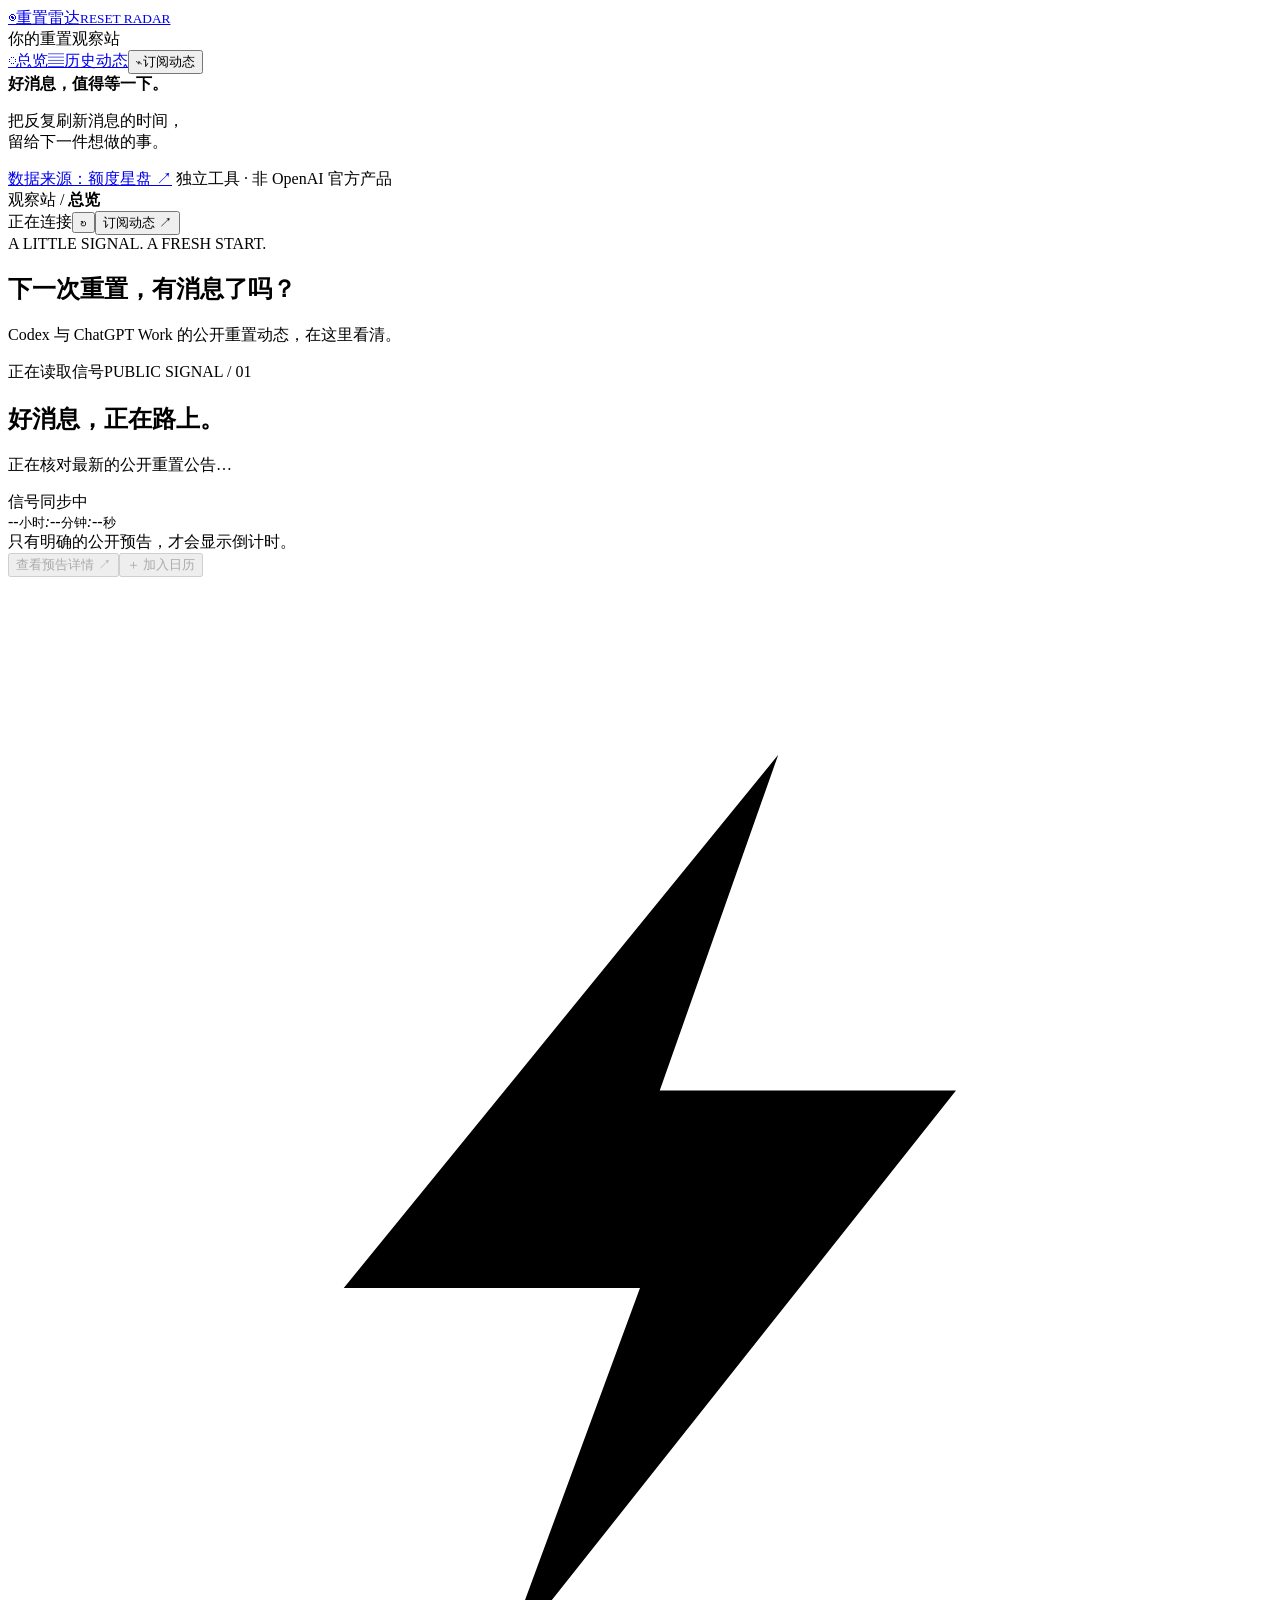
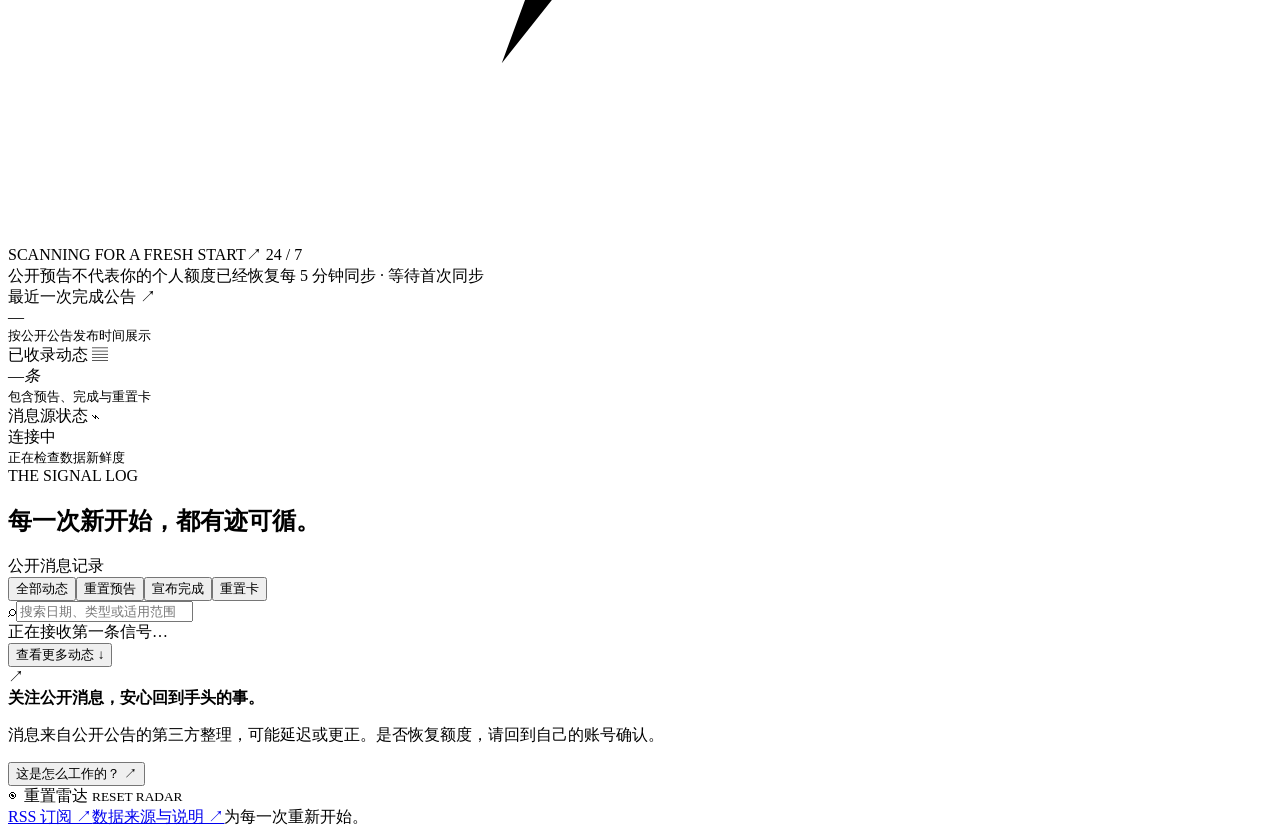
==== public/index.html @ a5180f66 "Build Reset Radar with public signals, RSS and calendar reminders" ====
<!doctype html>
<html lang="zh-CN">
<head>
  <meta charset="utf-8"><meta name="viewport" content="width=device-width,initial-scale=1">
  <meta name="description" content="追踪 Codex 与 ChatGPT Work 的公开重置预告、完成公告和重置卡动态。">
  <meta name="theme-color" content="#f5f5f0"><title>重置雷达 · Reset Radar</title>
  <link rel="icon" href="/favicon.svg" type="image/svg+xml"><link rel="stylesheet" href="/style.css">
  <link rel="alternate" type="application/rss+xml" title="重置雷达" href="/rss.xml">
  <script src="/app.js" defer></script>
</head>
<body>
<aside class="sidebar">
  <a class="brand" href="#overview" aria-label="重置雷达首页"><span class="brand-icon">◉</span><span>重置雷达<small>RESET RADAR</small></span></a>
  <div class="sidebar-label">你的重置观察站</div>
  <nav aria-label="主导航"><a href="#overview" class="nav-link active"><span>◌</span>总览<span class="nav-dot"></span></a><a href="#history" class="nav-link"><span>▤</span>历史动态</a><button class="nav-link" id="side-subscribe"><span>⌁</span>订阅动态</button></nav>
  <div class="sidebar-note"><span class="small-orbit"></span><strong>好消息，值得等一下。</strong><p>把反复刷新消息的时间，<br>留给下一件想做的事。</p></div>
  <a class="source-link" href="https://www.starshoreai.com/quota-orbit/" target="_blank" rel="noopener noreferrer">数据来源：额度星盘 ↗</a>
  <span class="sidebar-foot">独立工具 · 非 OpenAI 官方产品</span>
</aside>
<div class="workspace">
<header class="topbar"><div class="breadcrumb">观察站 <span>/</span> <b id="page-label">总览</b></div><div class="top-actions"><span class="connection" id="connection"><i></i>正在连接</span><button class="icon-button" id="refresh" aria-label="刷新动态" title="刷新动态">↻</button><button class="button dark small" id="top-subscribe">订阅动态 <span>↗</span></button></div></header>
<main id="overview">
  <section class="page-heading"><div><div class="eyebrow">A LITTLE SIGNAL. A FRESH START.</div><h1>下一次重置，<span>有消息了吗？</span></h1><p>Codex 与 ChatGPT Work 的公开重置动态，在这里看清。</p></div><span class="today" id="today"></span></section>
  <div id="error-banner" class="notice hidden" role="status"></div>
  <section class="hero" aria-labelledby="hero-title">
    <div class="hero-copy"><div class="hero-topline"><span class="live-badge" id="hero-badge"><i></i>正在读取信号</span><span class="hero-sequence">PUBLIC SIGNAL / 01</span></div><h2 id="hero-title">好消息，正在路上。</h2><p id="hero-description">正在核对最新的公开重置公告…</p><div class="countdown-label" id="countdown-label">信号同步中</div><div class="countdown" id="countdown" aria-label="距预计时间"><span>--<small>小时</small></span><em>:</em><span>--<small>分钟</small></span><em>:</em><span>--<small>秒</small></span></div><div class="deadline" id="deadline">只有明确的公开预告，才会显示倒计时。</div><div class="hero-actions"><button class="button mint" id="hero-detail" disabled>查看预告详情 <span>↗</span></button><button class="text-button light" id="calendar-button" disabled>＋ 加入日历</button></div></div>
    <div class="radar-art" aria-hidden="true"><div class="radar-grid"></div><div class="orbit orbit-one"></div><div class="orbit orbit-two"></div><div class="orbit orbit-three"></div><div class="sweep"></div><span class="radar-dot dot-one"></span><span class="radar-dot dot-two"></span><div class="radar-center"><svg viewBox="0 0 64 64"><path d="M39 9 17 36h15l-7 19 23-29H33Z" fill="currentColor"/></svg></div><span class="radar-coordinate">SCANNING FOR A FRESH START</span><span class="radar-corner">↗ 24 / 7</span></div>
  </section>
  <div class="hero-caption"><span><i class="hollow-dot"></i>公开预告不代表你的个人额度已经恢复</span><span>每 5 分钟同步 · <span id="sync-time">等待首次同步</span></span></div>
  <section class="metrics" aria-label="重置概览"><article><span class="metric-label">最近一次完成公告 <span>↗</span></span><div class="metric-value" id="last-reset">—</div><small>按公开公告发布时间展示</small></article><article><span class="metric-label">已收录动态 <span>▤</span></span><div class="metric-value"><span id="record-count">—</span><em>条</em></div><small>包含预告、完成与重置卡</small></article><article><span class="metric-label">消息源状态 <span>⌁</span></span><div class="metric-value source-value" id="source-state">连接中</div><small id="source-checked">正在检查数据新鲜度</small></article></section>
  <section class="feed-section" id="history"><div class="section-heading"><div><span class="eyebrow">THE SIGNAL LOG</span><h2>每一次新开始，都有迹可循。</h2></div><span class="section-meta" id="feed-count">公开消息记录</span></div><div class="feed-toolbar"><div class="tabs" role="group" aria-label="消息分类"><button class="tab active" data-filter="all" aria-pressed="true">全部动态</button><button class="tab" data-filter="scheduled" aria-pressed="false">重置预告</button><button class="tab" data-filter="completed" aria-pressed="false">宣布完成</button><button class="tab" data-filter="credit" aria-pressed="false">重置卡</button></div><label class="search"><span>⌕</span><input id="search" type="search" aria-label="搜索动态" placeholder="搜索日期、类型或适用范围"></label></div><div id="feed" class="feed" aria-live="polite"><div class="empty-state">正在接收第一条信号…</div></div><button id="load-more" class="load-more hidden">查看更多动态 ↓</button></section>
  <section class="about-strip"><span class="about-symbol">↗</span><div><strong>关注公开消息，安心回到手头的事。</strong><p>消息来自公开公告的第三方整理，可能延迟或更正。是否恢复额度，请回到自己的账号确认。</p></div><button class="text-button" id="about-button">这是怎么工作的？ ↗</button></section>
  <footer><span>◉ &nbsp;重置雷达 <small>RESET RADAR</small></span><div><a href="/rss.xml" target="_blank" rel="noopener">RSS 订阅 ↗</a><a href="https://www.starshoreai.com/quota-orbit/api.html" target="_blank" rel="noopener noreferrer">数据来源与说明 ↗</a><span>为每一次重新开始。</span></div></footer>
</main>
</div>
<dialog id="detail-dialog" aria-labelledby="detail-title"><div class="dialog-header"><span class="eyebrow">SIGNAL DETAIL</span><button class="close-dialog" aria-label="关闭详情">×</button></div><div id="detail-content"></div></dialog>
<dialog id="subscribe-dialog" aria-labelledby="subscribe-title"><div class="dialog-header"><span class="eyebrow">STAY IN THE LOOP</span><button class="close-dialog" aria-label="关闭订阅说明">×</button></div><h2 id="subscribe-title">有新消息，换个方式知道。</h2><p class="dialog-intro">选择适合你的订阅方式。</p><a class="subscribe-option" href="/rss.xml" target="_blank" rel="noopener"><span class="option-icon">◔</span><div><strong>RSS 动态订阅</strong><p>在 RSS 阅读器中关注新公告，保留消息来源。</p></div><span>↗</span></a><div class="rss-copy"><input id="rss-url" aria-label="RSS订阅地址" readonly><button class="button small" id="copy-rss">复制地址</button></div><button class="subscribe-option" id="subscribe-calendar"><span class="option-icon">▦</span><div><strong>把当前预告加入日历</strong><p id="calendar-note">导入单次日程，预计时间前 15 分钟提醒。时间更改需重新导入。</p></div><span>↓</span></button><p class="subtle-note">微信订阅与浏览器后台推送尚未接入。当前 IP 预览提供 RSS 和日历文件，是否弹出提醒由阅读器与日历设置决定。</p></dialog>
<dialog id="about-dialog" aria-labelledby="about-title"><div class="dialog-header"><span class="eyebrow">ABOUT THIS STATION</span><button class="close-dialog" aria-label="关闭工作原理">×</button></div><h2 id="about-title">小小观察站，信号有出处。</h2><div class="about-content"><h3>消息从哪里来？</h3><p>当前接入额度星盘公开只读 API，每 5 分钟同步一次。每条消息保留原帖来源，便于你自行核对。我们未独立核验每条原帖。</p><h3>倒计时代表什么？</h3><p>只有数据新鲜、预告明确且时间未到时才显示。时间到了仍需等待完成公告，不会自动标记为已重置。历史覆盖并不完整。</p><h3>会读取我的 ChatGPT 账号吗？</h3><p>不会。本站只展示公开消息，不接收 ChatGPT 登录信息，也无法查看或重置你的个人额度。</p><a href="https://www.starshoreai.com/quota-orbit/api.html" target="_blank" rel="noopener noreferrer">查看消息源接口说明 ↗</a></div></dialog>
<div class="toast hidden" id="toast" role="status"></div>
</body>
</html>
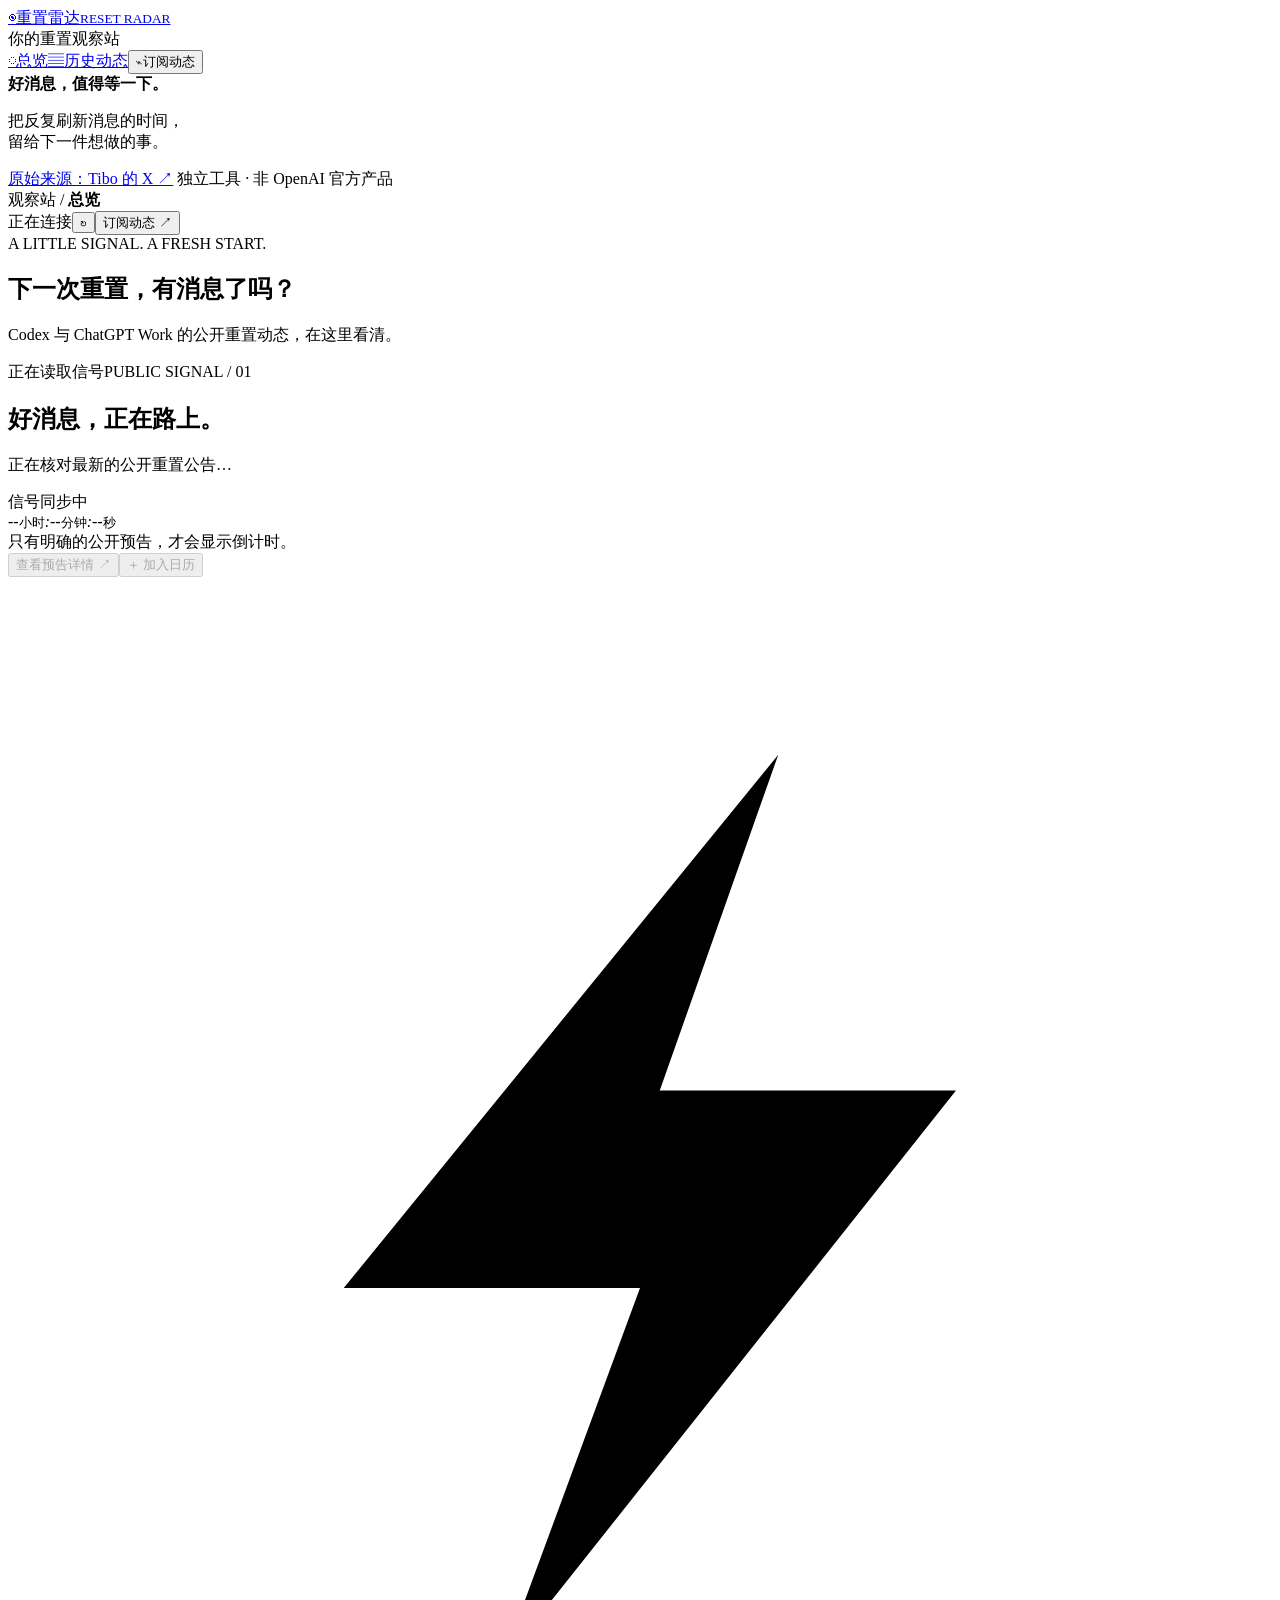
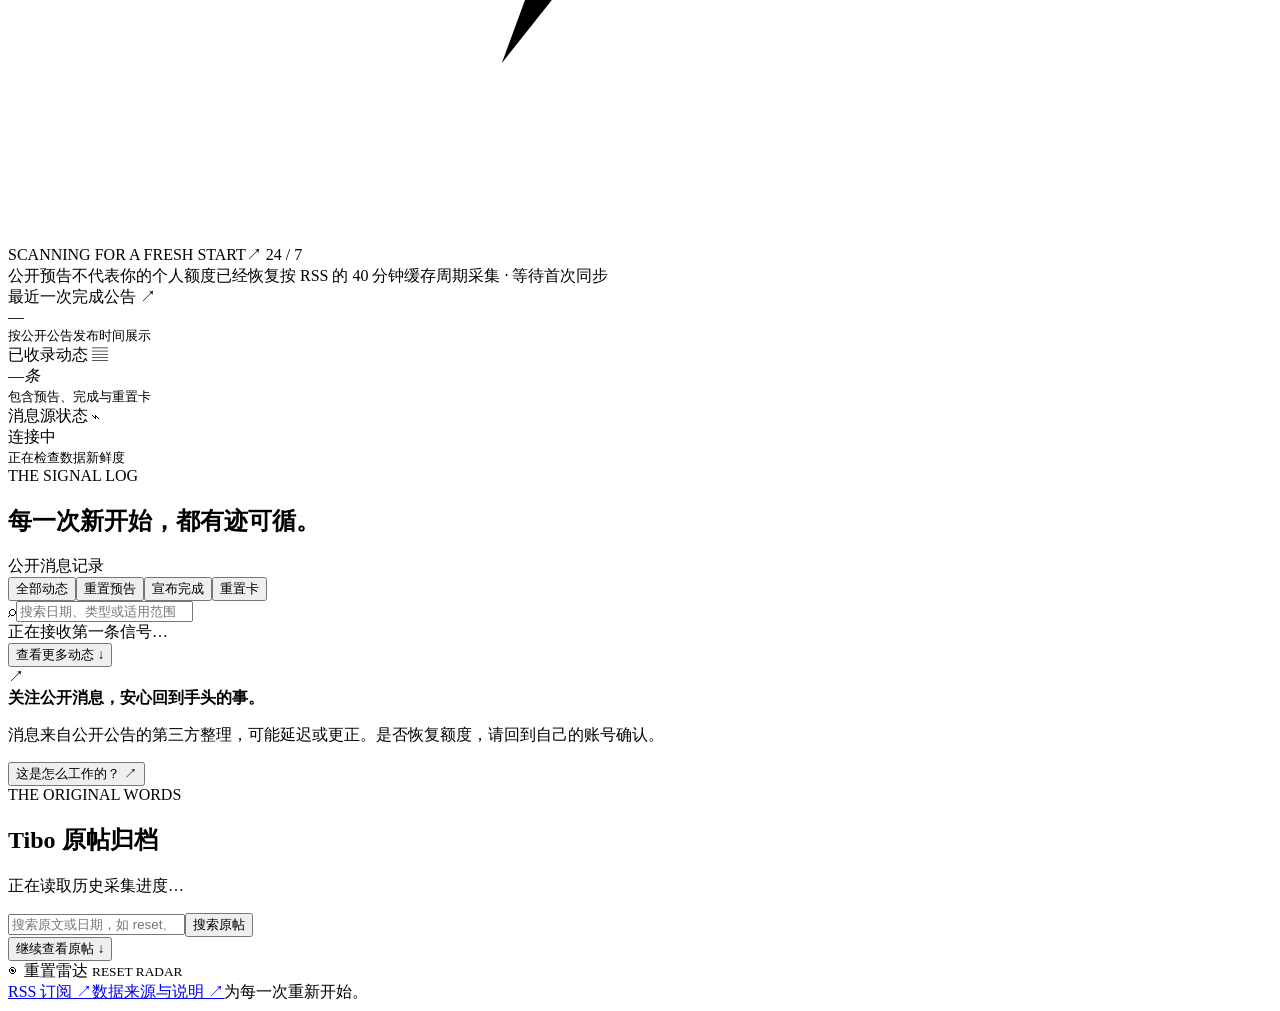
==== commit f4e56f3b: "feat: archive real Tibo posts from RSS with resumable SQLite history" ====
--- a/public/index.html
+++ b/public/index.html
@@ -14,7 +14,7 @@
   <div class="sidebar-label">你的重置观察站</div>
   <nav aria-label="主导航"><a href="#overview" class="nav-link active"><span>◌</span>总览<span class="nav-dot"></span></a><a href="#history" class="nav-link"><span>▤</span>历史动态</a><button class="nav-link" id="side-subscribe"><span>⌁</span>订阅动态</button></nav>
   <div class="sidebar-note"><span class="small-orbit"></span><strong>好消息，值得等一下。</strong><p>把反复刷新消息的时间，<br>留给下一件想做的事。</p></div>
-  <a class="source-link" href="https://www.starshoreai.com/quota-orbit/" target="_blank" rel="noopener noreferrer">数据来源：额度星盘 ↗</a>
+  <a class="source-link" href="https://x.com/thsottiaux" target="_blank" rel="noopener noreferrer">原始来源：Tibo 的 X ↗</a>
   <span class="sidebar-foot">独立工具 · 非 OpenAI 官方产品</span>
 </aside>
 <div class="workspace">
@@ -26,16 +26,17 @@
     <div class="hero-copy"><div class="hero-topline"><span class="live-badge" id="hero-badge"><i></i>正在读取信号</span><span class="hero-sequence">PUBLIC SIGNAL / 01</span></div><h2 id="hero-title">好消息，正在路上。</h2><p id="hero-description">正在核对最新的公开重置公告…</p><div class="countdown-label" id="countdown-label">信号同步中</div><div class="countdown" id="countdown" aria-label="距预计时间"><span>--<small>小时</small></span><em>:</em><span>--<small>分钟</small></span><em>:</em><span>--<small>秒</small></span></div><div class="deadline" id="deadline">只有明确的公开预告，才会显示倒计时。</div><div class="hero-actions"><button class="button mint" id="hero-detail" disabled>查看预告详情 <span>↗</span></button><button class="text-button light" id="calendar-button" disabled>＋ 加入日历</button></div></div>
     <div class="radar-art" aria-hidden="true"><div class="radar-grid"></div><div class="orbit orbit-one"></div><div class="orbit orbit-two"></div><div class="orbit orbit-three"></div><div class="sweep"></div><span class="radar-dot dot-one"></span><span class="radar-dot dot-two"></span><div class="radar-center"><svg viewBox="0 0 64 64"><path d="M39 9 17 36h15l-7 19 23-29H33Z" fill="currentColor"/></svg></div><span class="radar-coordinate">SCANNING FOR A FRESH START</span><span class="radar-corner">↗ 24 / 7</span></div>
   </section>
-  <div class="hero-caption"><span><i class="hollow-dot"></i>公开预告不代表你的个人额度已经恢复</span><span>每 5 分钟同步 · <span id="sync-time">等待首次同步</span></span></div>
+  <div class="hero-caption"><span><i class="hollow-dot"></i>公开预告不代表你的个人额度已经恢复</span><span>按 RSS 的 40 分钟缓存周期采集 · <span id="sync-time">等待首次同步</span></span></div>
   <section class="metrics" aria-label="重置概览"><article><span class="metric-label">最近一次完成公告 <span>↗</span></span><div class="metric-value" id="last-reset">—</div><small>按公开公告发布时间展示</small></article><article><span class="metric-label">已收录动态 <span>▤</span></span><div class="metric-value"><span id="record-count">—</span><em>条</em></div><small>包含预告、完成与重置卡</small></article><article><span class="metric-label">消息源状态 <span>⌁</span></span><div class="metric-value source-value" id="source-state">连接中</div><small id="source-checked">正在检查数据新鲜度</small></article></section>
   <section class="feed-section" id="history"><div class="section-heading"><div><span class="eyebrow">THE SIGNAL LOG</span><h2>每一次新开始，都有迹可循。</h2></div><span class="section-meta" id="feed-count">公开消息记录</span></div><div class="feed-toolbar"><div class="tabs" role="group" aria-label="消息分类"><button class="tab active" data-filter="all" aria-pressed="true">全部动态</button><button class="tab" data-filter="scheduled" aria-pressed="false">重置预告</button><button class="tab" data-filter="completed" aria-pressed="false">宣布完成</button><button class="tab" data-filter="credit" aria-pressed="false">重置卡</button></div><label class="search"><span>⌕</span><input id="search" type="search" aria-label="搜索动态" placeholder="搜索日期、类型或适用范围"></label></div><div id="feed" class="feed" aria-live="polite"><div class="empty-state">正在接收第一条信号…</div></div><button id="load-more" class="load-more hidden">查看更多动态 ↓</button></section>
   <section class="about-strip"><span class="about-symbol">↗</span><div><strong>关注公开消息，安心回到手头的事。</strong><p>消息来自公开公告的第三方整理，可能延迟或更正。是否恢复额度，请回到自己的账号确认。</p></div><button class="text-button" id="about-button">这是怎么工作的？ ↗</button></section>
-  <footer><span>◉ &nbsp;重置雷达 <small>RESET RADAR</small></span><div><a href="/rss.xml" target="_blank" rel="noopener">RSS 订阅 ↗</a><a href="https://www.starshoreai.com/quota-orbit/api.html" target="_blank" rel="noopener noreferrer">数据来源与说明 ↗</a><span>为每一次重新开始。</span></div></footer>
+  <section class="feed-section" id="archive"><div class="section-heading"><div><span class="eyebrow">THE ORIGINAL WORDS</span><h2>Tibo 原帖归档</h2></div></div><p id="archive-status">正在读取历史采集进度…</p><p class="detail-note" id="archive-note"></p><form id="archive-search-form" class="feed-toolbar"><label class="search"><input id="archive-search" type="search" aria-label="搜索原帖" placeholder="搜索原文或日期，如 reset、2026-07"></label><button class="button small" type="submit">搜索原帖</button></form><div id="archive-posts"></div><button id="archive-more" class="load-more hidden">继续查看原帖 ↓</button></section>
+  <footer><span>◉ &nbsp;重置雷达 <small>RESET RADAR</small></span><div><a href="/rss.xml" target="_blank" rel="noopener">RSS 订阅 ↗</a><a href="https://nitter.kareem.one/thsottiaux/with_replies/rss" target="_blank" rel="noopener noreferrer">数据来源与说明 ↗</a><span>为每一次重新开始。</span></div></footer>
 </main>
 </div>
 <dialog id="detail-dialog" aria-labelledby="detail-title"><div class="dialog-header"><span class="eyebrow">SIGNAL DETAIL</span><button class="close-dialog" aria-label="关闭详情">×</button></div><div id="detail-content"></div></dialog>
 <dialog id="subscribe-dialog" aria-labelledby="subscribe-title"><div class="dialog-header"><span class="eyebrow">STAY IN THE LOOP</span><button class="close-dialog" aria-label="关闭订阅说明">×</button></div><h2 id="subscribe-title">有新消息，换个方式知道。</h2><p class="dialog-intro">选择适合你的订阅方式。</p><a class="subscribe-option" href="/rss.xml" target="_blank" rel="noopener"><span class="option-icon">◔</span><div><strong>RSS 动态订阅</strong><p>在 RSS 阅读器中关注新公告，保留消息来源。</p></div><span>↗</span></a><div class="rss-copy"><input id="rss-url" aria-label="RSS订阅地址" readonly><button class="button small" id="copy-rss">复制地址</button></div><button class="subscribe-option" id="subscribe-calendar"><span class="option-icon">▦</span><div><strong>把当前预告加入日历</strong><p id="calendar-note">导入单次日程，预计时间前 15 分钟提醒。时间更改需重新导入。</p></div><span>↓</span></button><p class="subtle-note">微信订阅与浏览器后台推送尚未接入。当前 IP 预览提供 RSS 和日历文件，是否弹出提醒由阅读器与日历设置决定。</p></dialog>
-<dialog id="about-dialog" aria-labelledby="about-title"><div class="dialog-header"><span class="eyebrow">ABOUT THIS STATION</span><button class="close-dialog" aria-label="关闭工作原理">×</button></div><h2 id="about-title">小小观察站，信号有出处。</h2><div class="about-content"><h3>消息从哪里来？</h3><p>当前接入额度星盘公开只读 API，每 5 分钟同步一次。每条消息保留原帖来源，便于你自行核对。我们未独立核验每条原帖。</p><h3>倒计时代表什么？</h3><p>只有数据新鲜、预告明确且时间未到时才显示。时间到了仍需等待完成公告，不会自动标记为已重置。历史覆盖并不完整。</p><h3>会读取我的 ChatGPT 账号吗？</h3><p>不会。本站只展示公开消息，不接收 ChatGPT 登录信息，也无法查看或重置你的个人额度。</p><a href="https://www.starshoreai.com/quota-orbit/api.html" target="_blank" rel="noopener noreferrer">查看消息源接口说明 ↗</a></div></dialog>
+<dialog id="about-dialog" aria-labelledby="about-title"><div class="dialog-header"><span class="eyebrow">ABOUT THIS STATION</span><button class="close-dialog" aria-label="关闭工作原理">×</button></div><h2 id="about-title">小小观察站，信号有出处。</h2><div class="about-content"><h3>消息从哪里来？</h3><p>当前采集 Tibo（@thsottiaux）的公开原帖及回复，经 RSS 镜像读取，保存原文、发布时间和 X 链接。按源站 40 分钟缓存周期采集，并逐段回填近半年历史。镜像可能漏帖或暂时不可用，采集进度不等于 X 的完整覆盖。</p><h3>倒计时代表什么？</h3><p>只有数据新鲜、预告明确且时间未到时才显示。时间到了仍需等待完成公告，不会自动标记为已重置。历史覆盖并不完整；关键词匹配只标为待核验。</p><h3>会读取我的 ChatGPT 账号吗？</h3><p>不会。本站只展示公开消息，不接收 ChatGPT 登录信息，也无法查看或重置你的个人额度。</p><a href="https://nitter.kareem.one/thsottiaux/with_replies/rss" target="_blank" rel="noopener noreferrer">查看消息源接口说明 ↗</a></div></dialog>
 <div class="toast hidden" id="toast" role="status"></div>
 </body>
 </html>
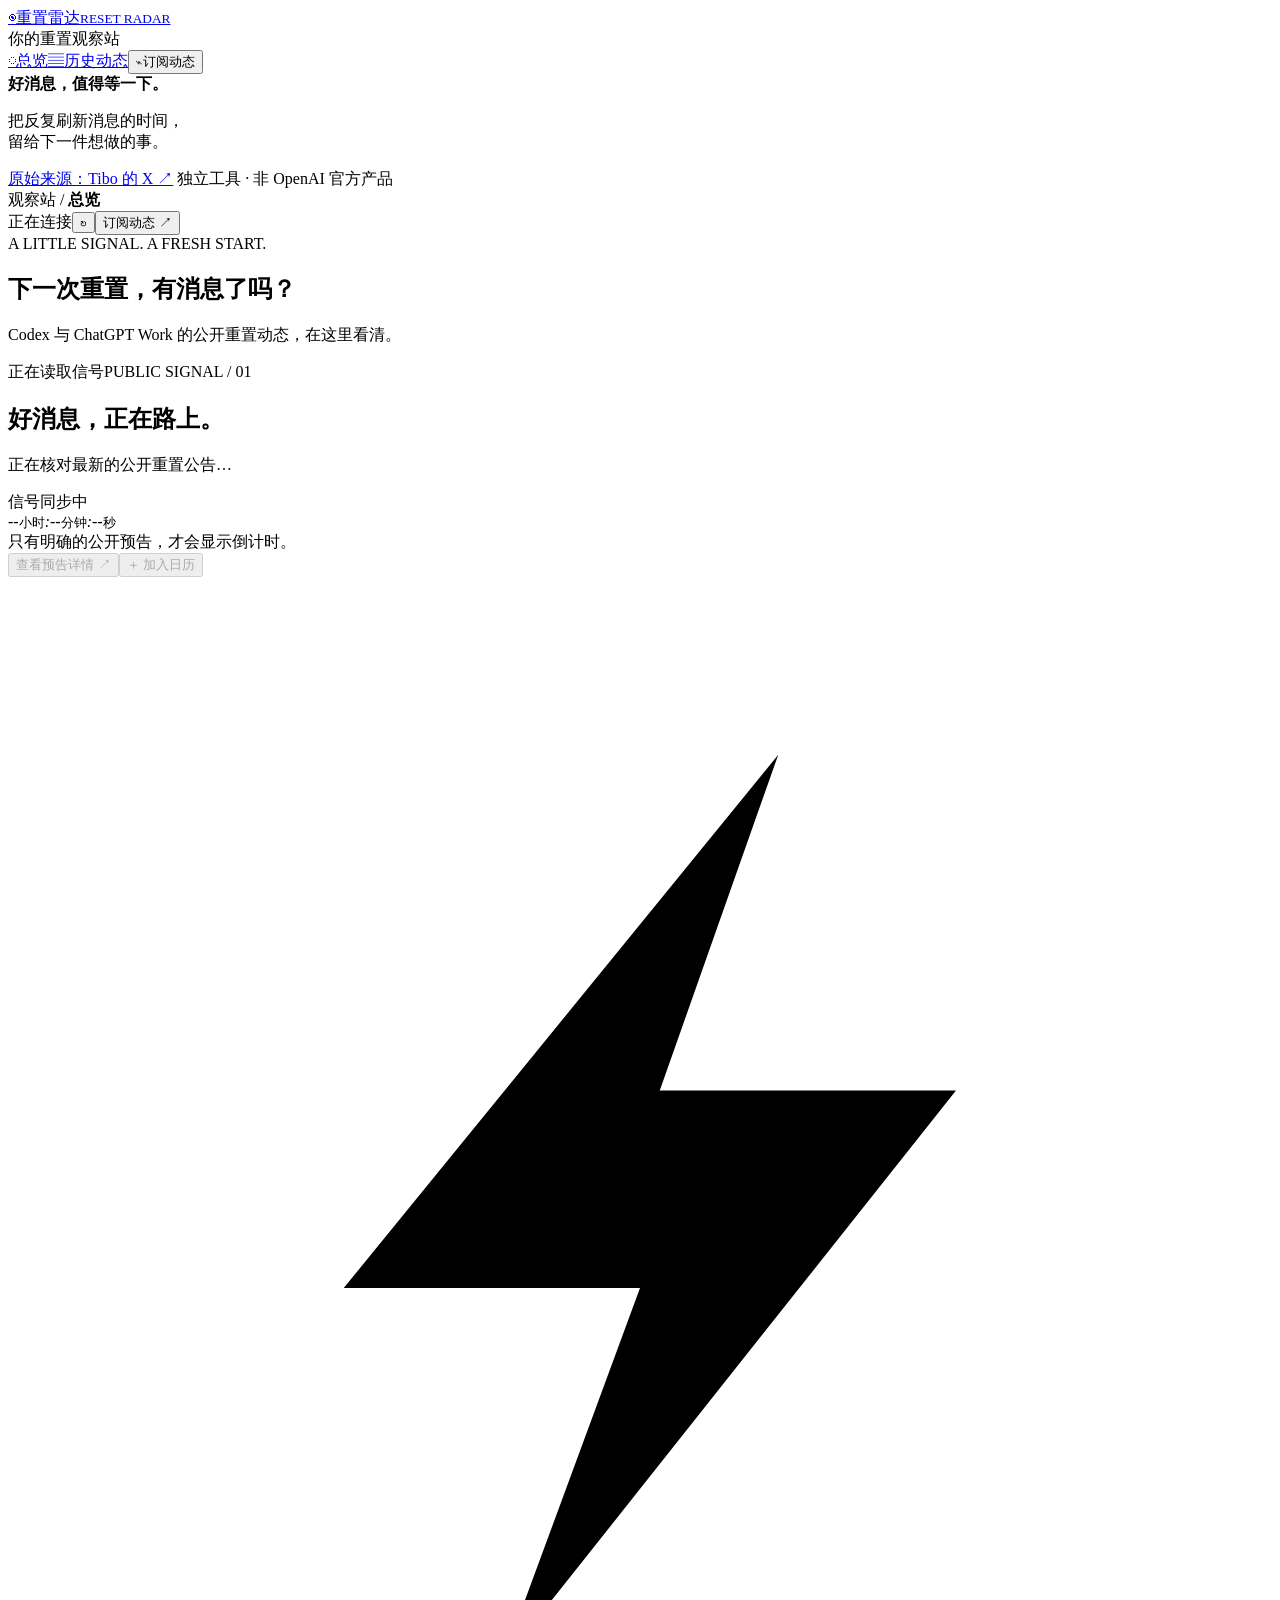
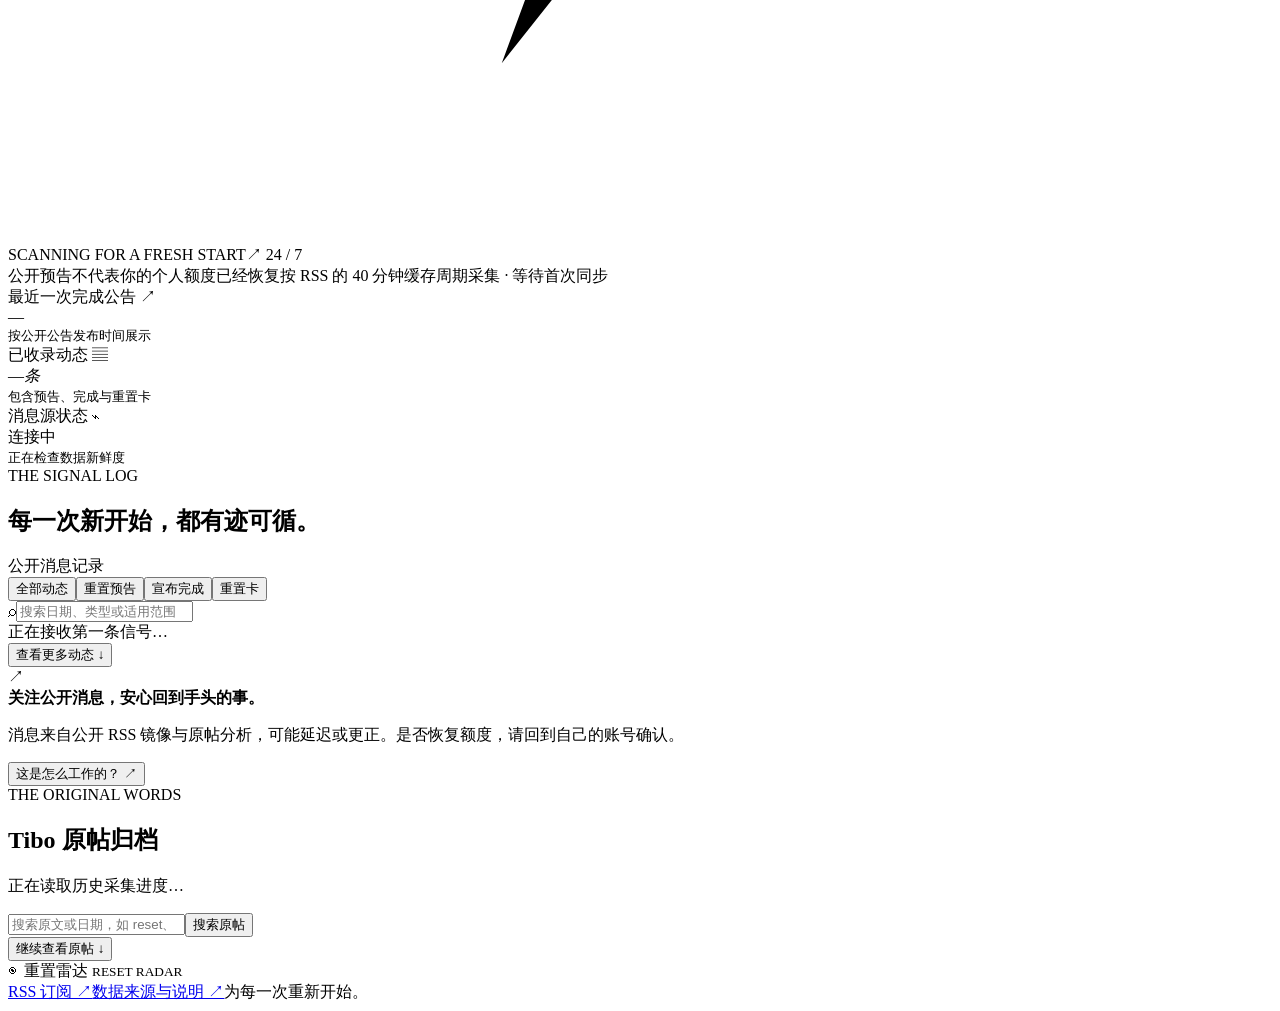
==== commit 3e31adb0: "feat: analyze Tibo evidence with Qwen and enforce coupon and monthly spending guards" ====
--- a/public/index.html
+++ b/public/index.html
@@ -29,7 +29,7 @@
   <div class="hero-caption"><span><i class="hollow-dot"></i>公开预告不代表你的个人额度已经恢复</span><span>按 RSS 的 40 分钟缓存周期采集 · <span id="sync-time">等待首次同步</span></span></div>
   <section class="metrics" aria-label="重置概览"><article><span class="metric-label">最近一次完成公告 <span>↗</span></span><div class="metric-value" id="last-reset">—</div><small>按公开公告发布时间展示</small></article><article><span class="metric-label">已收录动态 <span>▤</span></span><div class="metric-value"><span id="record-count">—</span><em>条</em></div><small>包含预告、完成与重置卡</small></article><article><span class="metric-label">消息源状态 <span>⌁</span></span><div class="metric-value source-value" id="source-state">连接中</div><small id="source-checked">正在检查数据新鲜度</small></article></section>
   <section class="feed-section" id="history"><div class="section-heading"><div><span class="eyebrow">THE SIGNAL LOG</span><h2>每一次新开始，都有迹可循。</h2></div><span class="section-meta" id="feed-count">公开消息记录</span></div><div class="feed-toolbar"><div class="tabs" role="group" aria-label="消息分类"><button class="tab active" data-filter="all" aria-pressed="true">全部动态</button><button class="tab" data-filter="scheduled" aria-pressed="false">重置预告</button><button class="tab" data-filter="completed" aria-pressed="false">宣布完成</button><button class="tab" data-filter="credit" aria-pressed="false">重置卡</button></div><label class="search"><span>⌕</span><input id="search" type="search" aria-label="搜索动态" placeholder="搜索日期、类型或适用范围"></label></div><div id="feed" class="feed" aria-live="polite"><div class="empty-state">正在接收第一条信号…</div></div><button id="load-more" class="load-more hidden">查看更多动态 ↓</button></section>
-  <section class="about-strip"><span class="about-symbol">↗</span><div><strong>关注公开消息，安心回到手头的事。</strong><p>消息来自公开公告的第三方整理，可能延迟或更正。是否恢复额度，请回到自己的账号确认。</p></div><button class="text-button" id="about-button">这是怎么工作的？ ↗</button></section>
+  <section class="about-strip"><span class="about-symbol">↗</span><div><strong>关注公开消息，安心回到手头的事。</strong><p>消息来自公开 RSS 镜像与原帖分析，可能延迟或更正。是否恢复额度，请回到自己的账号确认。</p></div><button class="text-button" id="about-button">这是怎么工作的？ ↗</button></section>
   <section class="feed-section" id="archive"><div class="section-heading"><div><span class="eyebrow">THE ORIGINAL WORDS</span><h2>Tibo 原帖归档</h2></div></div><p id="archive-status">正在读取历史采集进度…</p><p class="detail-note" id="archive-note"></p><form id="archive-search-form" class="feed-toolbar"><label class="search"><input id="archive-search" type="search" aria-label="搜索原帖" placeholder="搜索原文或日期，如 reset、2026-07"></label><button class="button small" type="submit">搜索原帖</button></form><div id="archive-posts"></div><button id="archive-more" class="load-more hidden">继续查看原帖 ↓</button></section>
   <footer><span>◉ &nbsp;重置雷达 <small>RESET RADAR</small></span><div><a href="/rss.xml" target="_blank" rel="noopener">RSS 订阅 ↗</a><a href="https://nitter.kareem.one/thsottiaux/with_replies/rss" target="_blank" rel="noopener noreferrer">数据来源与说明 ↗</a><span>为每一次重新开始。</span></div></footer>
 </main>
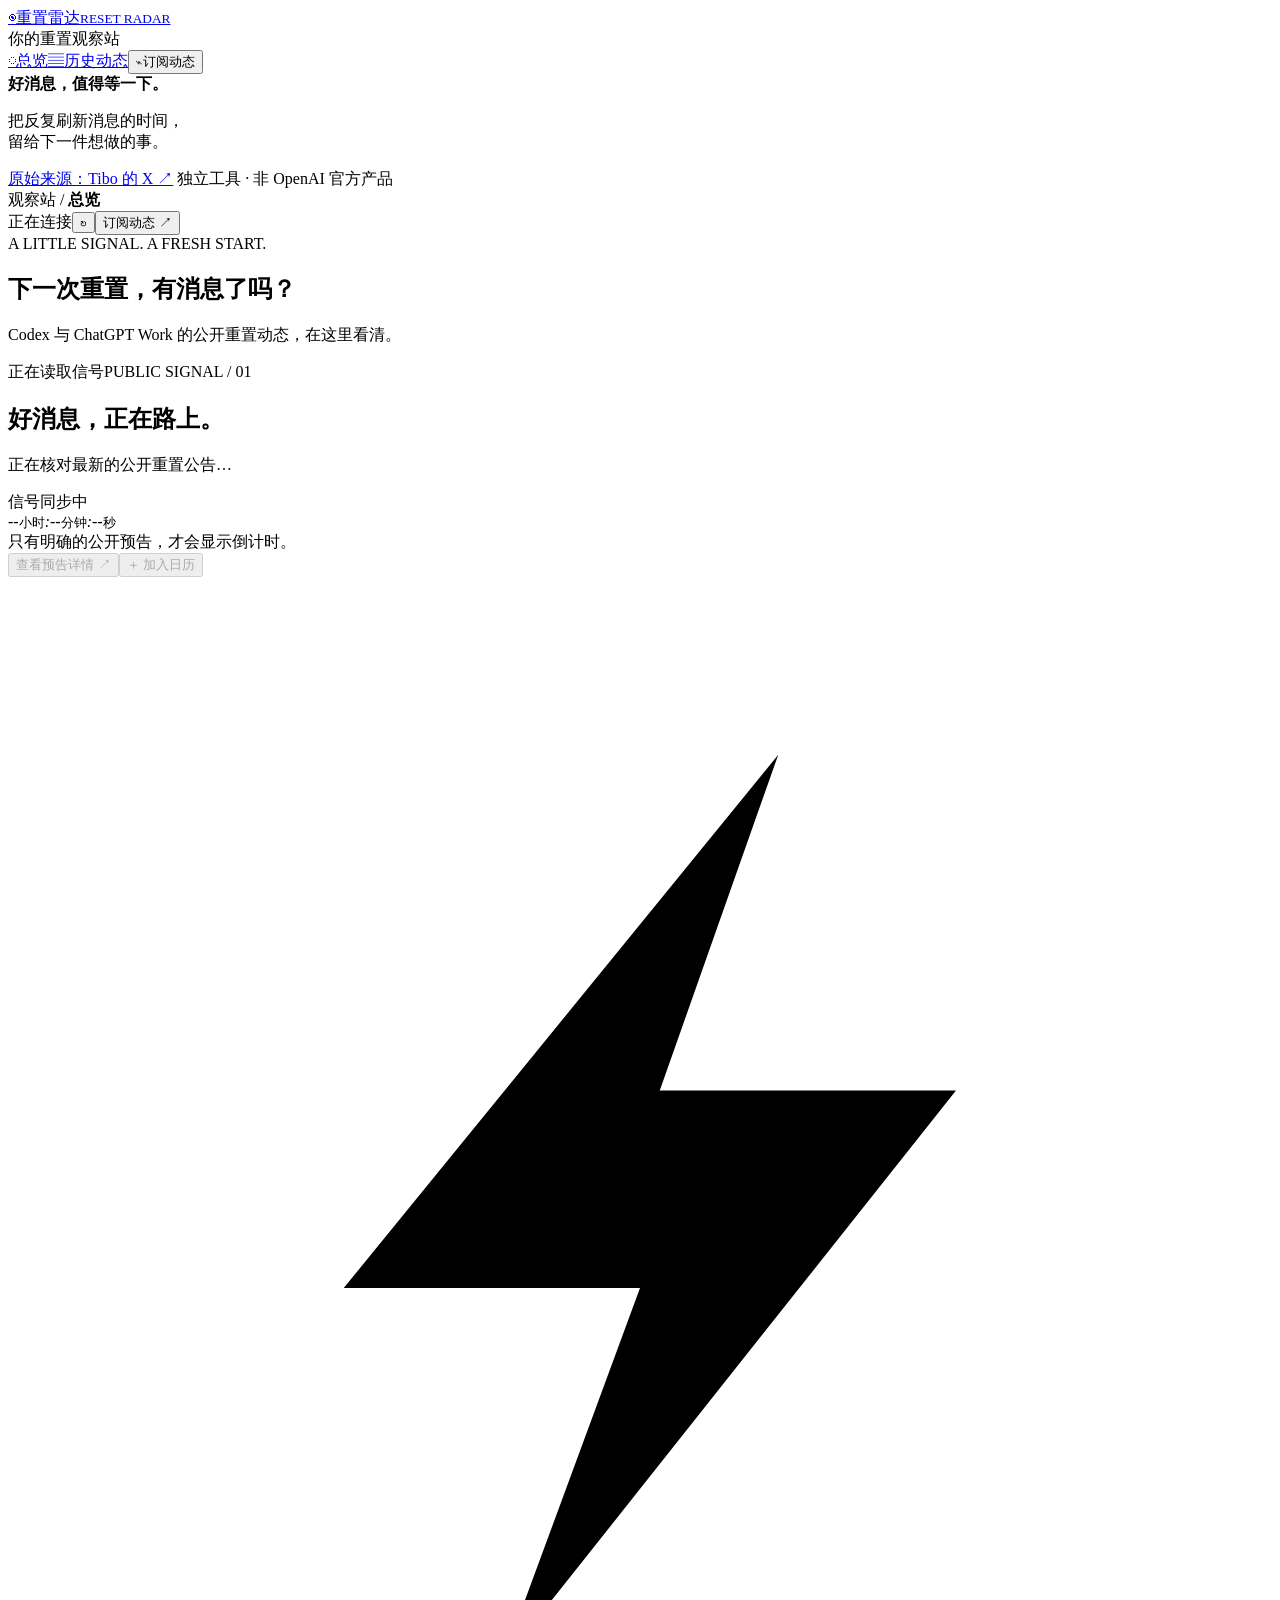
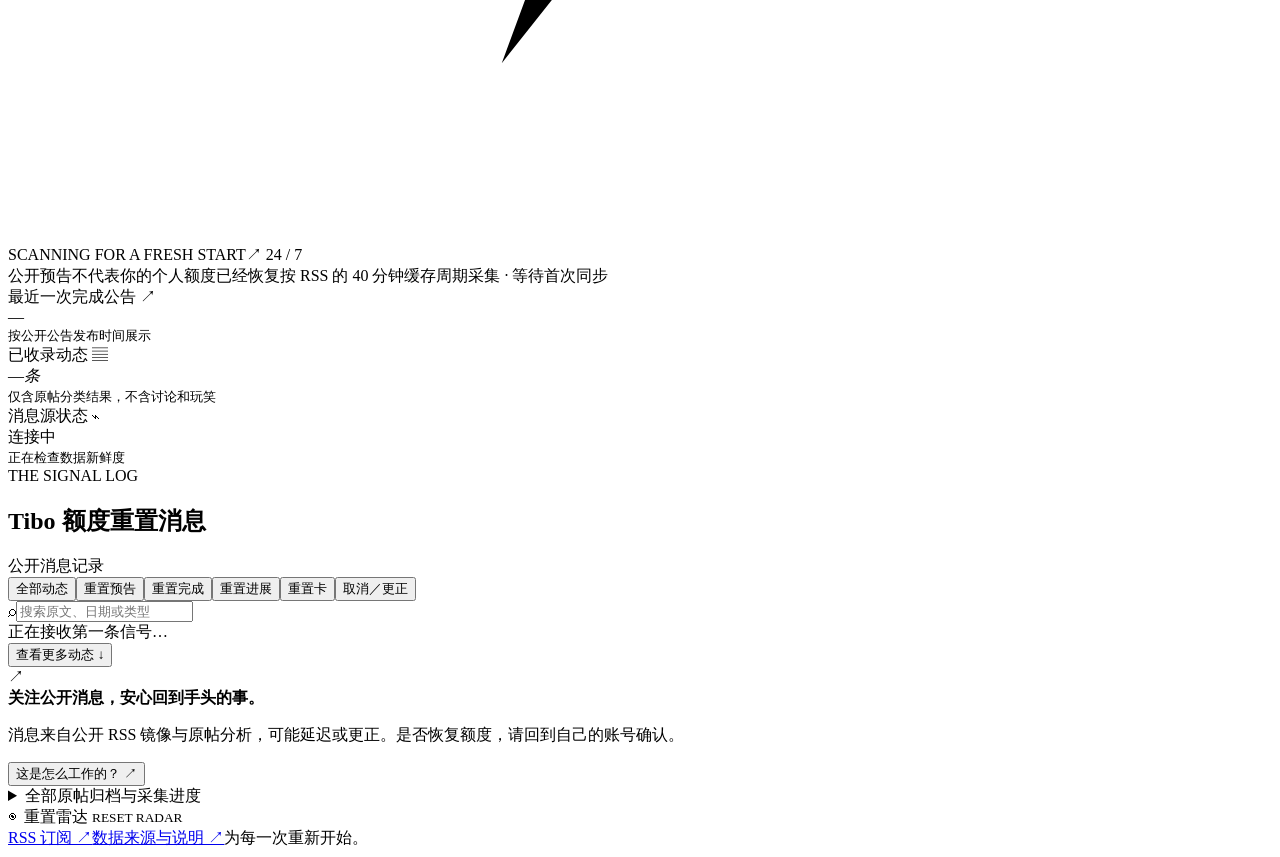
==== commit 681ee2fd: "feat: classify actionable reset messages and display original Tibo posts" ====
--- a/public/index.html
+++ b/public/index.html
@@ -27,16 +27,16 @@
     <div class="radar-art" aria-hidden="true"><div class="radar-grid"></div><div class="orbit orbit-one"></div><div class="orbit orbit-two"></div><div class="orbit orbit-three"></div><div class="sweep"></div><span class="radar-dot dot-one"></span><span class="radar-dot dot-two"></span><div class="radar-center"><svg viewBox="0 0 64 64"><path d="M39 9 17 36h15l-7 19 23-29H33Z" fill="currentColor"/></svg></div><span class="radar-coordinate">SCANNING FOR A FRESH START</span><span class="radar-corner">↗ 24 / 7</span></div>
   </section>
   <div class="hero-caption"><span><i class="hollow-dot"></i>公开预告不代表你的个人额度已经恢复</span><span>按 RSS 的 40 分钟缓存周期采集 · <span id="sync-time">等待首次同步</span></span></div>
-  <section class="metrics" aria-label="重置概览"><article><span class="metric-label">最近一次完成公告 <span>↗</span></span><div class="metric-value" id="last-reset">—</div><small>按公开公告发布时间展示</small></article><article><span class="metric-label">已收录动态 <span>▤</span></span><div class="metric-value"><span id="record-count">—</span><em>条</em></div><small>包含预告、完成与重置卡</small></article><article><span class="metric-label">消息源状态 <span>⌁</span></span><div class="metric-value source-value" id="source-state">连接中</div><small id="source-checked">正在检查数据新鲜度</small></article></section>
-  <section class="feed-section" id="history"><div class="section-heading"><div><span class="eyebrow">THE SIGNAL LOG</span><h2>每一次新开始，都有迹可循。</h2></div><span class="section-meta" id="feed-count">公开消息记录</span></div><div class="feed-toolbar"><div class="tabs" role="group" aria-label="消息分类"><button class="tab active" data-filter="all" aria-pressed="true">全部动态</button><button class="tab" data-filter="scheduled" aria-pressed="false">重置预告</button><button class="tab" data-filter="completed" aria-pressed="false">宣布完成</button><button class="tab" data-filter="credit" aria-pressed="false">重置卡</button></div><label class="search"><span>⌕</span><input id="search" type="search" aria-label="搜索动态" placeholder="搜索日期、类型或适用范围"></label></div><div id="feed" class="feed" aria-live="polite"><div class="empty-state">正在接收第一条信号…</div></div><button id="load-more" class="load-more hidden">查看更多动态 ↓</button></section>
+  <section class="metrics" aria-label="重置概览"><article><span class="metric-label">最近一次完成公告 <span>↗</span></span><div class="metric-value" id="last-reset">—</div><small>按公开公告发布时间展示</small></article><article><span class="metric-label">已收录动态 <span>▤</span></span><div class="metric-value"><span id="record-count">—</span><em>条</em></div><small>仅含原帖分类结果，不含讨论和玩笑</small></article><article><span class="metric-label">消息源状态 <span>⌁</span></span><div class="metric-value source-value" id="source-state">连接中</div><small id="source-checked">正在检查数据新鲜度</small></article></section>
+  <section class="feed-section" id="history"><div class="section-heading"><div><span class="eyebrow">THE SIGNAL LOG</span><h2>Tibo 额度重置消息</h2></div><span class="section-meta" id="feed-count">公开消息记录</span></div><div class="feed-toolbar"><div class="tabs" role="group" aria-label="消息分类"><button class="tab active" data-filter="all" aria-pressed="true">全部动态</button><button class="tab" data-filter="forecast" aria-pressed="false">重置预告</button><button class="tab" data-filter="completed" aria-pressed="false">重置完成</button><button class="tab" data-filter="progress" aria-pressed="false">重置进展</button><button class="tab" data-filter="credit" aria-pressed="false">重置卡</button><button class="tab" data-filter="correction" aria-pressed="false">取消／更正</button></div><label class="search"><span>⌕</span><input id="search" type="search" aria-label="搜索动态" placeholder="搜索原文、日期或类型"></label></div><div id="feed" class="feed" aria-live="polite"><div class="empty-state">正在接收第一条信号…</div></div><button id="load-more" class="load-more hidden">查看更多动态 ↓</button></section>
   <section class="about-strip"><span class="about-symbol">↗</span><div><strong>关注公开消息，安心回到手头的事。</strong><p>消息来自公开 RSS 镜像与原帖分析，可能延迟或更正。是否恢复额度，请回到自己的账号确认。</p></div><button class="text-button" id="about-button">这是怎么工作的？ ↗</button></section>
-  <section class="feed-section" id="archive"><div class="section-heading"><div><span class="eyebrow">THE ORIGINAL WORDS</span><h2>Tibo 原帖归档</h2></div></div><p id="archive-status">正在读取历史采集进度…</p><p class="detail-note" id="archive-note"></p><form id="archive-search-form" class="feed-toolbar"><label class="search"><input id="archive-search" type="search" aria-label="搜索原帖" placeholder="搜索原文或日期，如 reset、2026-07"></label><button class="button small" type="submit">搜索原帖</button></form><div id="archive-posts"></div><button id="archive-more" class="load-more hidden">继续查看原帖 ↓</button></section>
+  <details class="archive-disclosure"><summary>全部原帖归档与采集进度</summary><section class="feed-section" id="archive"><div class="section-heading"><div><span class="eyebrow">THE ORIGINAL WORDS</span><h2>Tibo 原帖归档</h2></div></div><p id="archive-status">正在读取历史采集进度…</p><p class="detail-note" id="archive-note"></p><form id="archive-search-form" class="feed-toolbar"><label class="search"><input id="archive-search" type="search" aria-label="搜索原帖" placeholder="搜索原文或日期，如 reset、2026-07"></label><button class="button small" type="submit">搜索原帖</button></form><div id="archive-posts"></div><button id="archive-more" class="load-more hidden">继续查看原帖 ↓</button></section></details>
   <footer><span>◉ &nbsp;重置雷达 <small>RESET RADAR</small></span><div><a href="/rss.xml" target="_blank" rel="noopener">RSS 订阅 ↗</a><a href="https://nitter.kareem.one/thsottiaux/with_replies/rss" target="_blank" rel="noopener noreferrer">数据来源与说明 ↗</a><span>为每一次重新开始。</span></div></footer>
 </main>
 </div>
 <dialog id="detail-dialog" aria-labelledby="detail-title"><div class="dialog-header"><span class="eyebrow">SIGNAL DETAIL</span><button class="close-dialog" aria-label="关闭详情">×</button></div><div id="detail-content"></div></dialog>
 <dialog id="subscribe-dialog" aria-labelledby="subscribe-title"><div class="dialog-header"><span class="eyebrow">STAY IN THE LOOP</span><button class="close-dialog" aria-label="关闭订阅说明">×</button></div><h2 id="subscribe-title">有新消息，换个方式知道。</h2><p class="dialog-intro">选择适合你的订阅方式。</p><a class="subscribe-option" href="/rss.xml" target="_blank" rel="noopener"><span class="option-icon">◔</span><div><strong>RSS 动态订阅</strong><p>在 RSS 阅读器中关注新公告，保留消息来源。</p></div><span>↗</span></a><div class="rss-copy"><input id="rss-url" aria-label="RSS订阅地址" readonly><button class="button small" id="copy-rss">复制地址</button></div><button class="subscribe-option" id="subscribe-calendar"><span class="option-icon">▦</span><div><strong>把当前预告加入日历</strong><p id="calendar-note">导入单次日程，预计时间前 15 分钟提醒。时间更改需重新导入。</p></div><span>↓</span></button><p class="subtle-note">微信订阅与浏览器后台推送尚未接入。当前 IP 预览提供 RSS 和日历文件，是否弹出提醒由阅读器与日历设置决定。</p></dialog>
-<dialog id="about-dialog" aria-labelledby="about-title"><div class="dialog-header"><span class="eyebrow">ABOUT THIS STATION</span><button class="close-dialog" aria-label="关闭工作原理">×</button></div><h2 id="about-title">小小观察站，信号有出处。</h2><div class="about-content"><h3>消息从哪里来？</h3><p>当前采集 Tibo（@thsottiaux）的公开原帖及回复，经 RSS 镜像读取，保存原文、发布时间和 X 链接。按源站 40 分钟缓存周期采集，并逐段回填近半年历史。镜像可能漏帖或暂时不可用，采集进度不等于 X 的完整覆盖。</p><h3>倒计时代表什么？</h3><p>只有数据新鲜、预告明确且时间未到时才显示。时间到了仍需等待完成公告，不会自动标记为已重置。历史覆盖并不完整；关键词匹配只标为待核验。</p><h3>会读取我的 ChatGPT 账号吗？</h3><p>不会。本站只展示公开消息，不接收 ChatGPT 登录信息，也无法查看或重置你的个人额度。</p><a href="https://nitter.kareem.one/thsottiaux/with_replies/rss" target="_blank" rel="noopener noreferrer">查看消息源接口说明 ↗</a></div></dialog>
+<dialog id="about-dialog" aria-labelledby="about-title"><div class="dialog-header"><span class="eyebrow">ABOUT THIS STATION</span><button class="close-dialog" aria-label="关闭工作原理">×</button></div><h2 id="about-title">小小观察站，信号有出处。</h2><div class="about-content"><h3>消息从哪里来？</h3><p>当前采集 Tibo（@thsottiaux）的公开原帖及回复，经 RSS 镜像读取，保存原文、发布时间和 X 链接。按源站 40 分钟缓存周期采集，并逐段回填近半年历史。镜像可能漏帖或暂时不可用，采集进度不等于 X 的完整覆盖。</p><h3>倒计时代表什么？</h3><p>只有数据新鲜、预告明确且时间未到时才显示。时间到了仍需等待完成公告，不会自动标记为已重置。消息由 AI 结合上下文分类，只展示实际预告、进展、完成、重置卡及取消更正，排除请求、玩笑和一般讨论。分类不改变原文；历史覆盖并不完整。</p><h3>会读取我的 ChatGPT 账号吗？</h3><p>不会。本站只展示公开消息，不接收 ChatGPT 登录信息，也无法查看或重置你的个人额度。</p><a href="https://nitter.kareem.one/thsottiaux/with_replies/rss" target="_blank" rel="noopener noreferrer">查看消息源接口说明 ↗</a></div></dialog>
 <div class="toast hidden" id="toast" role="status"></div>
 </body>
 </html>
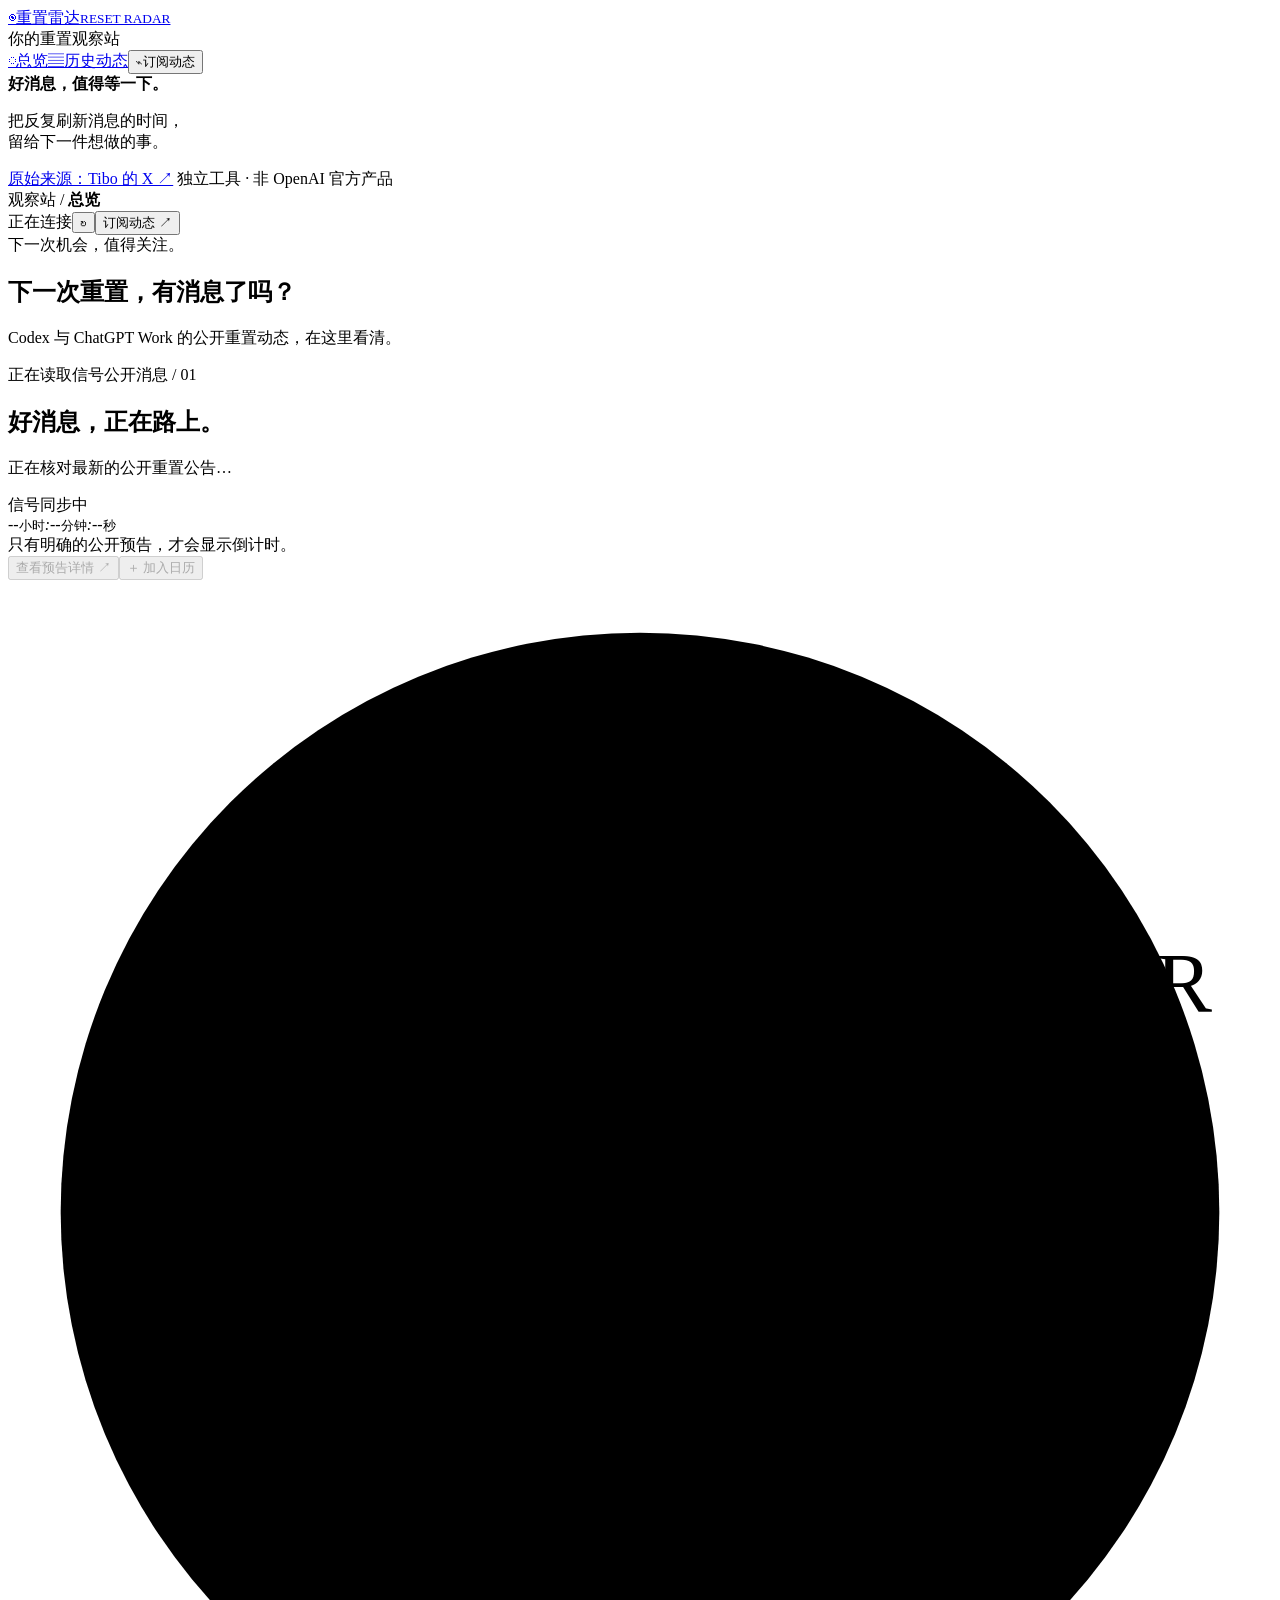
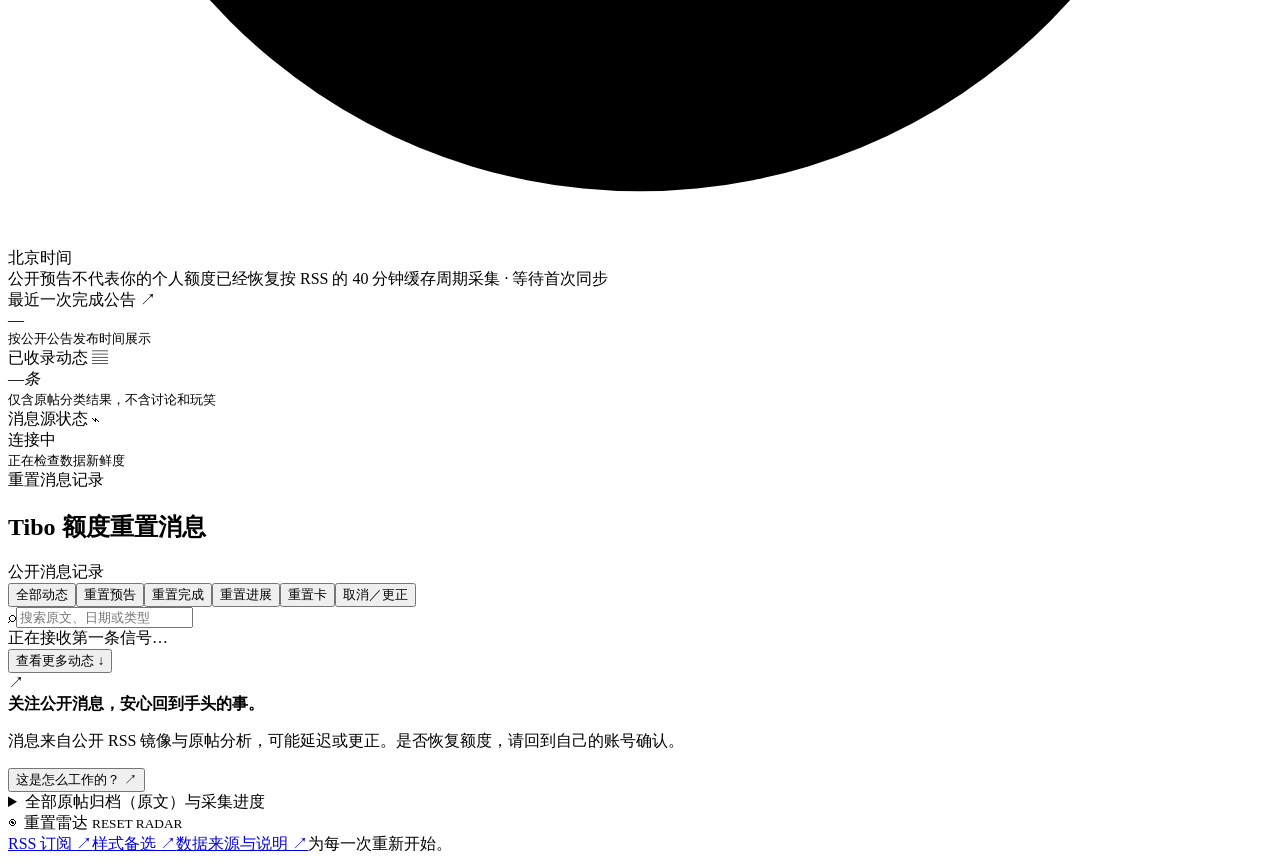
==== commit 241e2c58: "Add Chinese reading copies, clock illustration and richer notification styles" ====
--- a/public/index.html
+++ b/public/index.html
@@ -20,23 +20,23 @@
 <div class="workspace">
 <header class="topbar"><div class="breadcrumb">观察站 <span>/</span> <b id="page-label">总览</b></div><div class="top-actions"><span class="connection" id="connection"><i></i>正在连接</span><button class="icon-button" id="refresh" aria-label="刷新动态" title="刷新动态">↻</button><button class="button dark small" id="top-subscribe">订阅动态 <span>↗</span></button></div></header>
 <main id="overview">
-  <section class="page-heading"><div><div class="eyebrow">A LITTLE SIGNAL. A FRESH START.</div><h1>下一次重置，<span>有消息了吗？</span></h1><p>Codex 与 ChatGPT Work 的公开重置动态，在这里看清。</p></div><span class="today" id="today"></span></section>
+  <section class="page-heading"><div><div class="eyebrow">下一次机会，值得关注。</div><h1>下一次重置，<span>有消息了吗？</span></h1><p>Codex 与 ChatGPT Work 的公开重置动态，在这里看清。</p></div><span class="today" id="today"></span></section>
   <div id="error-banner" class="notice hidden" role="status"></div>
   <section class="hero" aria-labelledby="hero-title">
-    <div class="hero-copy"><div class="hero-topline"><span class="live-badge" id="hero-badge"><i></i>正在读取信号</span><span class="hero-sequence">PUBLIC SIGNAL / 01</span></div><h2 id="hero-title">好消息，正在路上。</h2><p id="hero-description">正在核对最新的公开重置公告…</p><div class="countdown-label" id="countdown-label">信号同步中</div><div class="countdown" id="countdown" aria-label="距预计时间"><span>--<small>小时</small></span><em>:</em><span>--<small>分钟</small></span><em>:</em><span>--<small>秒</small></span></div><div class="deadline" id="deadline">只有明确的公开预告，才会显示倒计时。</div><div class="hero-actions"><button class="button mint" id="hero-detail" disabled>查看预告详情 <span>↗</span></button><button class="text-button light" id="calendar-button" disabled>＋ 加入日历</button></div></div>
-    <div class="radar-art" aria-hidden="true"><div class="radar-grid"></div><div class="orbit orbit-one"></div><div class="orbit orbit-two"></div><div class="orbit orbit-three"></div><div class="sweep"></div><span class="radar-dot dot-one"></span><span class="radar-dot dot-two"></span><div class="radar-center"><svg viewBox="0 0 64 64"><path d="M39 9 17 36h15l-7 19 23-29H33Z" fill="currentColor"/></svg></div><span class="radar-coordinate">SCANNING FOR A FRESH START</span><span class="radar-corner">↗ 24 / 7</span></div>
+    <div class="hero-copy"><div class="hero-topline"><span class="live-badge" id="hero-badge"><i></i>正在读取信号</span><span class="hero-sequence">公开消息 / 01</span></div><h2 id="hero-title">好消息，正在路上。</h2><p id="hero-description">正在核对最新的公开重置公告…</p><div class="countdown-label" id="countdown-label">信号同步中</div><div class="countdown" id="countdown" aria-label="距预计时间"><span>--<small>小时</small></span><em>:</em><span>--<small>分钟</small></span><em>:</em><span>--<small>秒</small></span></div><div class="deadline" id="deadline">只有明确的公开预告，才会显示倒计时。</div><div class="hero-actions"><button class="button mint" id="hero-detail" disabled>查看预告详情 <span>↗</span></button><button class="text-button light" id="calendar-button" disabled>＋ 加入日历</button></div></div>
+    <div class="radar-art clock-art" aria-hidden="true"><div class="clock-halo"></div><svg class="station-clock" viewBox="0 0 240 240"><circle class="clock-rim" cx="120" cy="120" r="110"/><circle class="clock-face" cx="120" cy="120" r="98"/><g class="clock-marks"><line x1="120" y1="35" x2="120" y2="47" transform="rotate(0 120 120)"/><line x1="120" y1="35" x2="120" y2="42" transform="rotate(30 120 120)"/><line x1="120" y1="35" x2="120" y2="42" transform="rotate(60 120 120)"/><line x1="120" y1="35" x2="120" y2="47" transform="rotate(90 120 120)"/><line x1="120" y1="35" x2="120" y2="42" transform="rotate(120 120 120)"/><line x1="120" y1="35" x2="120" y2="42" transform="rotate(150 120 120)"/><line x1="120" y1="35" x2="120" y2="47" transform="rotate(180 120 120)"/><line x1="120" y1="35" x2="120" y2="42" transform="rotate(210 120 120)"/><line x1="120" y1="35" x2="120" y2="42" transform="rotate(240 120 120)"/><line x1="120" y1="35" x2="120" y2="47" transform="rotate(270 120 120)"/><line x1="120" y1="35" x2="120" y2="42" transform="rotate(300 120 120)"/><line x1="120" y1="35" x2="120" y2="42" transform="rotate(330 120 120)"/></g><text x="120" y="82" class="clock-word">RESET RADAR</text><line id="clock-hour" class="clock-hour" x1="120" y1="120" x2="120" y2="74"/><line id="clock-minute" class="clock-minute" x1="120" y1="120" x2="120" y2="53"/><line id="clock-second" class="clock-second" x1="120" y1="132" x2="120" y2="47"/><circle class="clock-pin" cx="120" cy="120" r="6"/></svg><span class="clock-label" id="clock-label">北京时间</span></div>
   </section>
   <div class="hero-caption"><span><i class="hollow-dot"></i>公开预告不代表你的个人额度已经恢复</span><span>按 RSS 的 40 分钟缓存周期采集 · <span id="sync-time">等待首次同步</span></span></div>
   <section class="metrics" aria-label="重置概览"><article><span class="metric-label">最近一次完成公告 <span>↗</span></span><div class="metric-value" id="last-reset">—</div><small>按公开公告发布时间展示</small></article><article><span class="metric-label">已收录动态 <span>▤</span></span><div class="metric-value"><span id="record-count">—</span><em>条</em></div><small>仅含原帖分类结果，不含讨论和玩笑</small></article><article><span class="metric-label">消息源状态 <span>⌁</span></span><div class="metric-value source-value" id="source-state">连接中</div><small id="source-checked">正在检查数据新鲜度</small></article></section>
-  <section class="feed-section" id="history"><div class="section-heading"><div><span class="eyebrow">THE SIGNAL LOG</span><h2>Tibo 额度重置消息</h2></div><span class="section-meta" id="feed-count">公开消息记录</span></div><div class="feed-toolbar"><div class="tabs" role="group" aria-label="消息分类"><button class="tab active" data-filter="all" aria-pressed="true">全部动态</button><button class="tab" data-filter="forecast" aria-pressed="false">重置预告</button><button class="tab" data-filter="completed" aria-pressed="false">重置完成</button><button class="tab" data-filter="progress" aria-pressed="false">重置进展</button><button class="tab" data-filter="credit" aria-pressed="false">重置卡</button><button class="tab" data-filter="correction" aria-pressed="false">取消／更正</button></div><label class="search"><span>⌕</span><input id="search" type="search" aria-label="搜索动态" placeholder="搜索原文、日期或类型"></label></div><div id="feed" class="feed" aria-live="polite"><div class="empty-state">正在接收第一条信号…</div></div><button id="load-more" class="load-more hidden">查看更多动态 ↓</button></section>
+  <section class="feed-section" id="history"><div class="section-heading"><div><span class="eyebrow">重置消息记录</span><h2>Tibo 额度重置消息</h2></div><span class="section-meta" id="feed-count">公开消息记录</span></div><div class="feed-toolbar"><div class="tabs" role="group" aria-label="消息分类"><button class="tab active" data-filter="all" aria-pressed="true">全部动态</button><button class="tab" data-filter="forecast" aria-pressed="false">重置预告</button><button class="tab" data-filter="completed" aria-pressed="false">重置完成</button><button class="tab" data-filter="progress" aria-pressed="false">重置进展</button><button class="tab" data-filter="credit" aria-pressed="false">重置卡</button><button class="tab" data-filter="correction" aria-pressed="false">取消／更正</button></div><label class="search"><span>⌕</span><input id="search" type="search" aria-label="搜索动态" placeholder="搜索原文、日期或类型"></label></div><div id="feed" class="feed" aria-live="polite"><div class="empty-state">正在接收第一条信号…</div></div><button id="load-more" class="load-more hidden">查看更多动态 ↓</button></section>
   <section class="about-strip"><span class="about-symbol">↗</span><div><strong>关注公开消息，安心回到手头的事。</strong><p>消息来自公开 RSS 镜像与原帖分析，可能延迟或更正。是否恢复额度，请回到自己的账号确认。</p></div><button class="text-button" id="about-button">这是怎么工作的？ ↗</button></section>
-  <details class="archive-disclosure"><summary>全部原帖归档与采集进度</summary><section class="feed-section" id="archive"><div class="section-heading"><div><span class="eyebrow">THE ORIGINAL WORDS</span><h2>Tibo 原帖归档</h2></div></div><p id="archive-status">正在读取历史采集进度…</p><p class="detail-note" id="archive-note"></p><form id="archive-search-form" class="feed-toolbar"><label class="search"><input id="archive-search" type="search" aria-label="搜索原帖" placeholder="搜索原文或日期，如 reset、2026-07"></label><button class="button small" type="submit">搜索原帖</button></form><div id="archive-posts"></div><button id="archive-more" class="load-more hidden">继续查看原帖 ↓</button></section></details>
-  <footer><span>◉ &nbsp;重置雷达 <small>RESET RADAR</small></span><div><a href="/rss.xml" target="_blank" rel="noopener">RSS 订阅 ↗</a><a href="https://nitter.kareem.one/thsottiaux/with_replies/rss" target="_blank" rel="noopener noreferrer">数据来源与说明 ↗</a><span>为每一次重新开始。</span></div></footer>
+  <details class="archive-disclosure"><summary>全部原帖归档（原文）与采集进度</summary><section class="feed-section" id="archive"><div class="section-heading"><div><span class="eyebrow">作者原帖归档</span><h2>Tibo 原帖归档</h2></div></div><p id="archive-status">正在读取历史采集进度…</p><p class="detail-note" id="archive-note"></p><form id="archive-search-form" class="feed-toolbar"><label class="search"><input id="archive-search" type="search" aria-label="搜索原帖" placeholder="搜索原文或日期，如 reset、2026-07"></label><button class="button small" type="submit">搜索原帖</button></form><div id="archive-posts"></div><button id="archive-more" class="load-more hidden">继续查看原帖 ↓</button></section></details>
+  <footer><span>◉ &nbsp;重置雷达 <small>RESET RADAR</small></span><div><a href="/rss.xml" target="_blank" rel="noopener">RSS 订阅 ↗</a><a href="/style-options">样式备选 ↗</a><a href="https://nitter.kareem.one/thsottiaux/with_replies/rss" target="_blank" rel="noopener noreferrer">数据来源与说明 ↗</a><span>为每一次重新开始。</span></div></footer>
 </main>
 </div>
-<dialog id="detail-dialog" aria-labelledby="detail-title"><div class="dialog-header"><span class="eyebrow">SIGNAL DETAIL</span><button class="close-dialog" aria-label="关闭详情">×</button></div><div id="detail-content"></div></dialog>
-<dialog id="subscribe-dialog" aria-labelledby="subscribe-title"><div class="dialog-header"><span class="eyebrow">STAY IN THE LOOP</span><button class="close-dialog" aria-label="关闭订阅说明">×</button></div><h2 id="subscribe-title">有新消息，换个方式知道。</h2><p class="dialog-intro">选择适合你的订阅方式。</p><a class="subscribe-option" href="/rss.xml" target="_blank" rel="noopener"><span class="option-icon">◔</span><div><strong>RSS 动态订阅</strong><p>在 RSS 阅读器中关注新公告，保留消息来源。</p></div><span>↗</span></a><div class="rss-copy"><input id="rss-url" aria-label="RSS订阅地址" readonly><button class="button small" id="copy-rss">复制地址</button></div><button class="subscribe-option" id="subscribe-calendar"><span class="option-icon">▦</span><div><strong>把当前预告加入日历</strong><p id="calendar-note">导入单次日程，预计时间前 15 分钟提醒。时间更改需重新导入。</p></div><span>↓</span></button><p class="subtle-note">微信订阅与浏览器后台推送尚未接入。当前 IP 预览提供 RSS 和日历文件，是否弹出提醒由阅读器与日历设置决定。</p></dialog>
-<dialog id="about-dialog" aria-labelledby="about-title"><div class="dialog-header"><span class="eyebrow">ABOUT THIS STATION</span><button class="close-dialog" aria-label="关闭工作原理">×</button></div><h2 id="about-title">小小观察站，信号有出处。</h2><div class="about-content"><h3>消息从哪里来？</h3><p>当前采集 Tibo（@thsottiaux）的公开原帖及回复，经 RSS 镜像读取，保存原文、发布时间和 X 链接。按源站 40 分钟缓存周期采集，并逐段回填近半年历史。镜像可能漏帖或暂时不可用，采集进度不等于 X 的完整覆盖。</p><h3>倒计时代表什么？</h3><p>只有数据新鲜、预告明确且时间未到时才显示。时间到了仍需等待完成公告，不会自动标记为已重置。消息由 AI 结合上下文分类，只展示实际预告、进展、完成、重置卡及取消更正，排除请求、玩笑和一般讨论。分类不改变原文；历史覆盖并不完整。</p><h3>会读取我的 ChatGPT 账号吗？</h3><p>不会。本站只展示公开消息，不接收 ChatGPT 登录信息，也无法查看或重置你的个人额度。</p><a href="https://nitter.kareem.one/thsottiaux/with_replies/rss" target="_blank" rel="noopener noreferrer">查看消息源接口说明 ↗</a></div></dialog>
+<dialog id="detail-dialog" aria-labelledby="detail-title"><div class="dialog-header"><span class="eyebrow">消息详情</span><button class="close-dialog" aria-label="关闭详情">×</button></div><div id="detail-content"></div></dialog>
+<dialog id="subscribe-dialog" aria-labelledby="subscribe-title"><div class="dialog-header"><span class="eyebrow">订阅动态</span><button class="close-dialog" aria-label="关闭订阅说明">×</button></div><h2 id="subscribe-title">有新消息，换个方式知道。</h2><p class="dialog-intro">选择适合你的订阅方式。</p><a class="subscribe-option" href="/rss.xml" target="_blank" rel="noopener"><span class="option-icon">◔</span><div><strong>RSS 动态订阅</strong><p>在 RSS 阅读器中关注新公告，保留消息来源。</p></div><span>↗</span></a><div class="rss-copy"><input id="rss-url" aria-label="RSS订阅地址" readonly><button class="button small" id="copy-rss">复制地址</button></div><button class="subscribe-option" id="subscribe-calendar"><span class="option-icon">▦</span><div><strong>把当前预告加入日历</strong><p id="calendar-note">导入单次日程，预计时间前 15 分钟提醒。时间更改需重新导入。</p></div><span>↓</span></button><p class="subtle-note">微信订阅与浏览器后台推送尚未接入。当前 IP 预览提供 RSS 和日历文件，是否弹出提醒由阅读器与日历设置决定。</p></dialog>
+<dialog id="about-dialog" aria-labelledby="about-title"><div class="dialog-header"><span class="eyebrow">关于观察站</span><button class="close-dialog" aria-label="关闭工作原理">×</button></div><h2 id="about-title">小小观察站，信号有出处。</h2><div class="about-content"><h3>消息从哪里来？</h3><p>当前采集 Tibo（@thsottiaux）的公开原帖及回复，经 RSS 镜像读取，保存原文、发布时间和 X 链接。按源站 40 分钟缓存周期采集，并逐段回填近半年历史。镜像可能漏帖或暂时不可用，采集进度不等于 X 的完整覆盖。</p><h3>倒计时代表什么？</h3><p>只有数据新鲜、预告明确且时间未到时才显示。时间到了仍需等待完成公告，不会自动标记为已重置。消息由 AI 结合上下文分类，只展示实际预告、进展、完成、重置卡及取消更正，排除请求、玩笑和一般讨论。中文译文仅辅助阅读，可逐条展开作者原文；翻译不参与时间和状态判断。历史覆盖并不完整。</p><h3>会读取我的 ChatGPT 账号吗？</h3><p>不会。本站只展示公开消息，不接收 ChatGPT 登录信息，也无法查看或重置你的个人额度。</p><a href="https://nitter.kareem.one/thsottiaux/with_replies/rss" target="_blank" rel="noopener noreferrer">查看消息源接口说明 ↗</a></div></dialog>
 <div class="toast hidden" id="toast" role="status"></div>
 </body>
 </html>
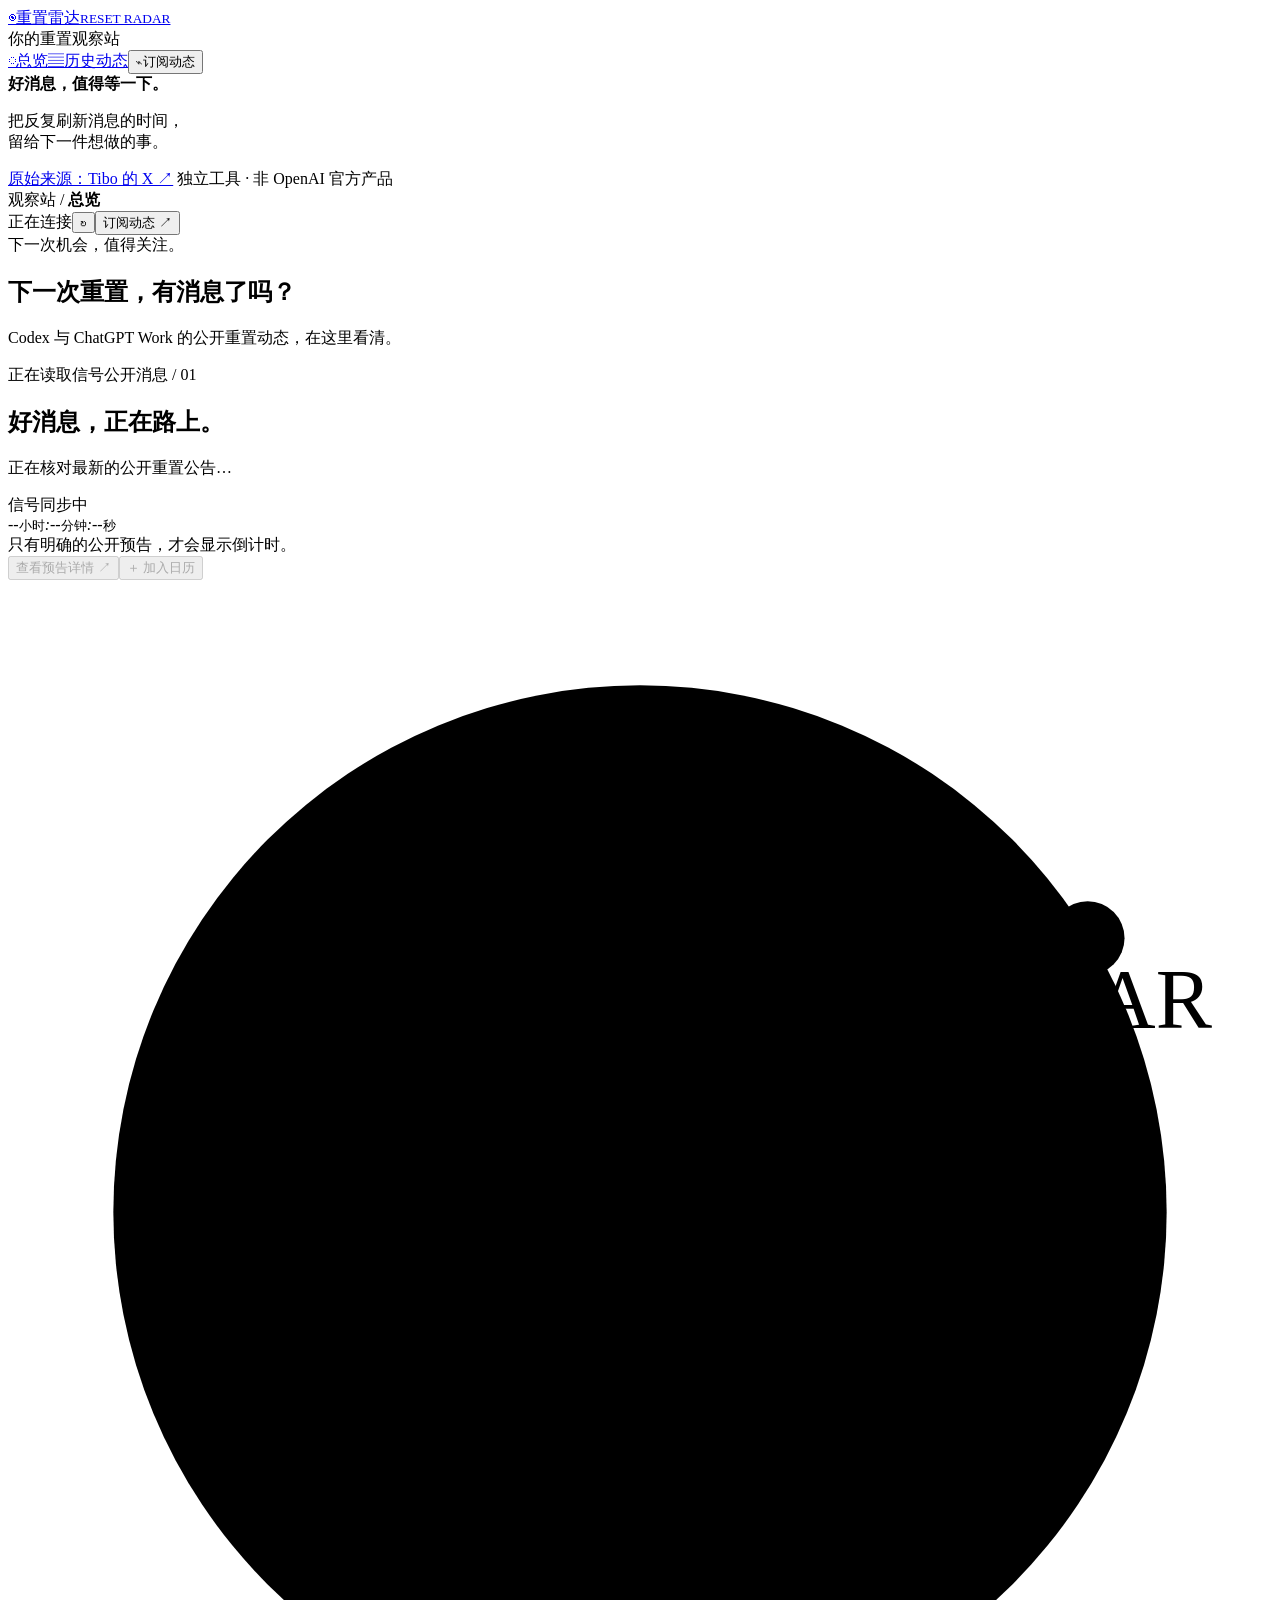
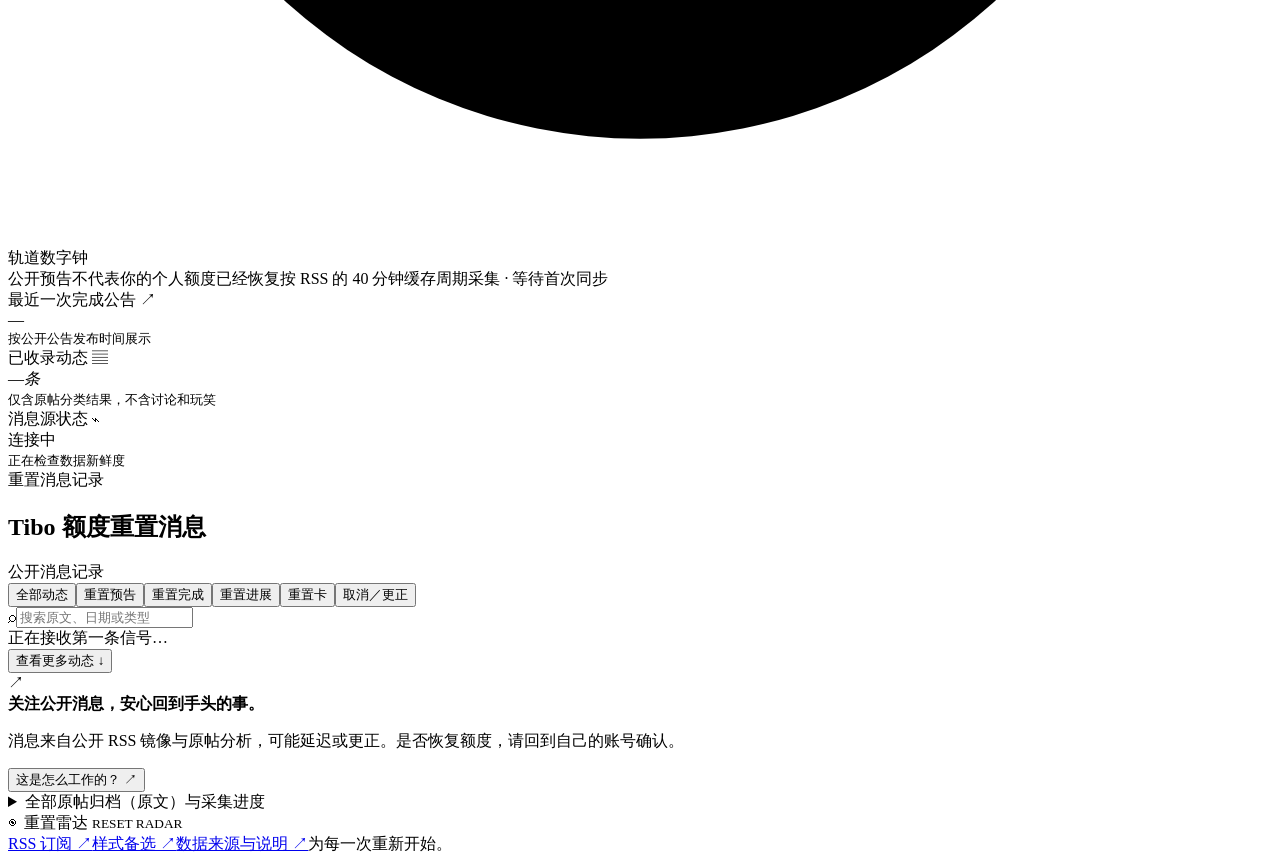
==== commit 2a2c1391: "Switch homepage to selected orbit digital clock" ====
--- a/public/index.html
+++ b/public/index.html
@@ -24,7 +24,7 @@
   <div id="error-banner" class="notice hidden" role="status"></div>
   <section class="hero" aria-labelledby="hero-title">
     <div class="hero-copy"><div class="hero-topline"><span class="live-badge" id="hero-badge"><i></i>正在读取信号</span><span class="hero-sequence">公开消息 / 01</span></div><h2 id="hero-title">好消息，正在路上。</h2><p id="hero-description">正在核对最新的公开重置公告…</p><div class="countdown-label" id="countdown-label">信号同步中</div><div class="countdown" id="countdown" aria-label="距预计时间"><span>--<small>小时</small></span><em>:</em><span>--<small>分钟</small></span><em>:</em><span>--<small>秒</small></span></div><div class="deadline" id="deadline">只有明确的公开预告，才会显示倒计时。</div><div class="hero-actions"><button class="button mint" id="hero-detail" disabled>查看预告详情 <span>↗</span></button><button class="text-button light" id="calendar-button" disabled>＋ 加入日历</button></div></div>
-    <div class="radar-art clock-art" aria-hidden="true"><div class="clock-halo"></div><svg class="station-clock" viewBox="0 0 240 240"><circle class="clock-rim" cx="120" cy="120" r="110"/><circle class="clock-face" cx="120" cy="120" r="98"/><g class="clock-marks"><line x1="120" y1="35" x2="120" y2="47" transform="rotate(0 120 120)"/><line x1="120" y1="35" x2="120" y2="42" transform="rotate(30 120 120)"/><line x1="120" y1="35" x2="120" y2="42" transform="rotate(60 120 120)"/><line x1="120" y1="35" x2="120" y2="47" transform="rotate(90 120 120)"/><line x1="120" y1="35" x2="120" y2="42" transform="rotate(120 120 120)"/><line x1="120" y1="35" x2="120" y2="42" transform="rotate(150 120 120)"/><line x1="120" y1="35" x2="120" y2="47" transform="rotate(180 120 120)"/><line x1="120" y1="35" x2="120" y2="42" transform="rotate(210 120 120)"/><line x1="120" y1="35" x2="120" y2="42" transform="rotate(240 120 120)"/><line x1="120" y1="35" x2="120" y2="47" transform="rotate(270 120 120)"/><line x1="120" y1="35" x2="120" y2="42" transform="rotate(300 120 120)"/><line x1="120" y1="35" x2="120" y2="42" transform="rotate(330 120 120)"/></g><text x="120" y="82" class="clock-word">RESET RADAR</text><line id="clock-hour" class="clock-hour" x1="120" y1="120" x2="120" y2="74"/><line id="clock-minute" class="clock-minute" x1="120" y1="120" x2="120" y2="53"/><line id="clock-second" class="clock-second" x1="120" y1="132" x2="120" y2="47"/><circle class="clock-pin" cx="120" cy="120" r="6"/></svg><span class="clock-label" id="clock-label">北京时间</span></div>
+    <div class="radar-art clock-art" aria-hidden="true"><div class="clock-halo"></div><svg class="hero-orbit-clock" viewBox="0 0 240 240"><circle class="orbit-rim" cx="120" cy="120" r="100"/><circle class="orbit-inner" cx="120" cy="120" r="81"/><circle class="orbit-bead" cx="205" cy="68" r="7"/><text class="orbit-brand" x="120" y="85">RESET RADAR</text><text class="orbit-time" id="orbit-time" x="120" y="130">--:--</text><text class="orbit-caption" id="orbit-caption" x="120" y="155">北京时间</text></svg><span class="clock-label" id="clock-label">轨道数字钟</span></div>
   </section>
   <div class="hero-caption"><span><i class="hollow-dot"></i>公开预告不代表你的个人额度已经恢复</span><span>按 RSS 的 40 分钟缓存周期采集 · <span id="sync-time">等待首次同步</span></span></div>
   <section class="metrics" aria-label="重置概览"><article><span class="metric-label">最近一次完成公告 <span>↗</span></span><div class="metric-value" id="last-reset">—</div><small>按公开公告发布时间展示</small></article><article><span class="metric-label">已收录动态 <span>▤</span></span><div class="metric-value"><span id="record-count">—</span><em>条</em></div><small>仅含原帖分类结果，不含讨论和玩笑</small></article><article><span class="metric-label">消息源状态 <span>⌁</span></span><div class="metric-value source-value" id="source-state">连接中</div><small id="source-checked">正在检查数据新鲜度</small></article></section>
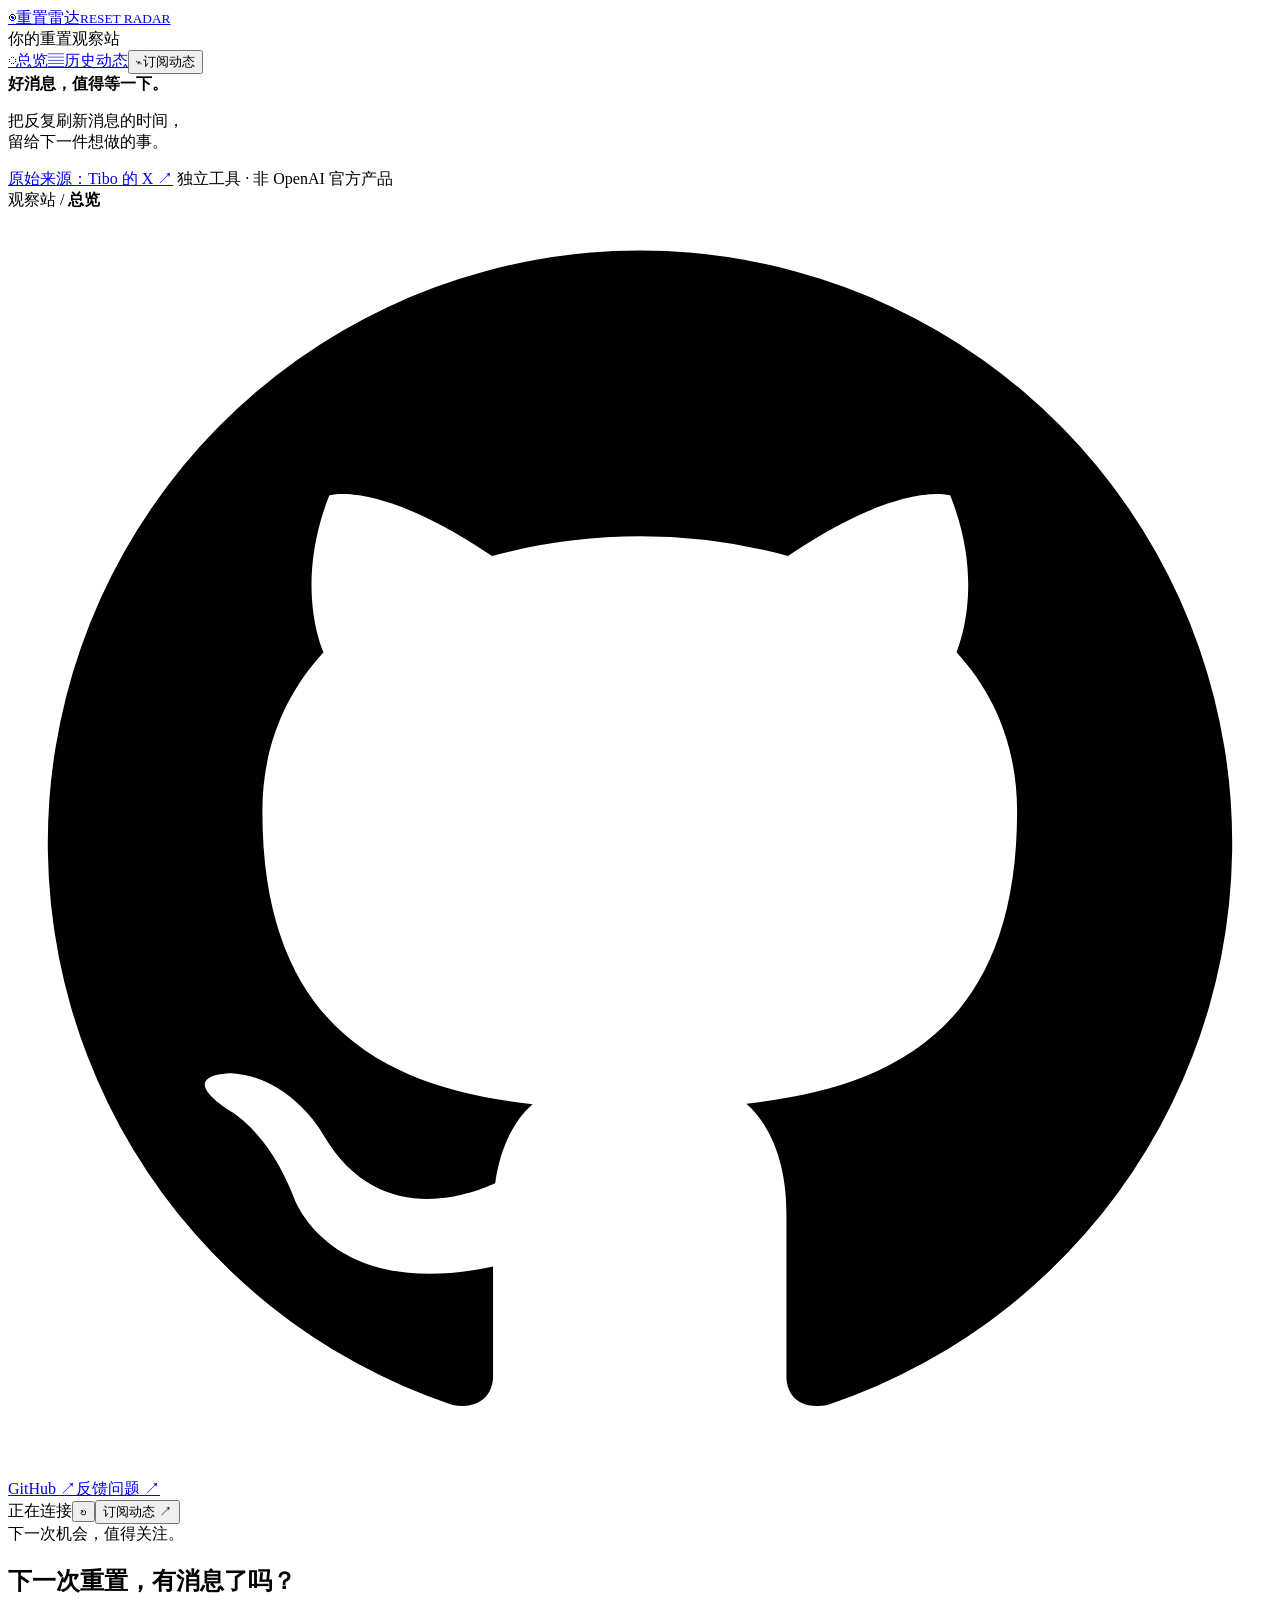
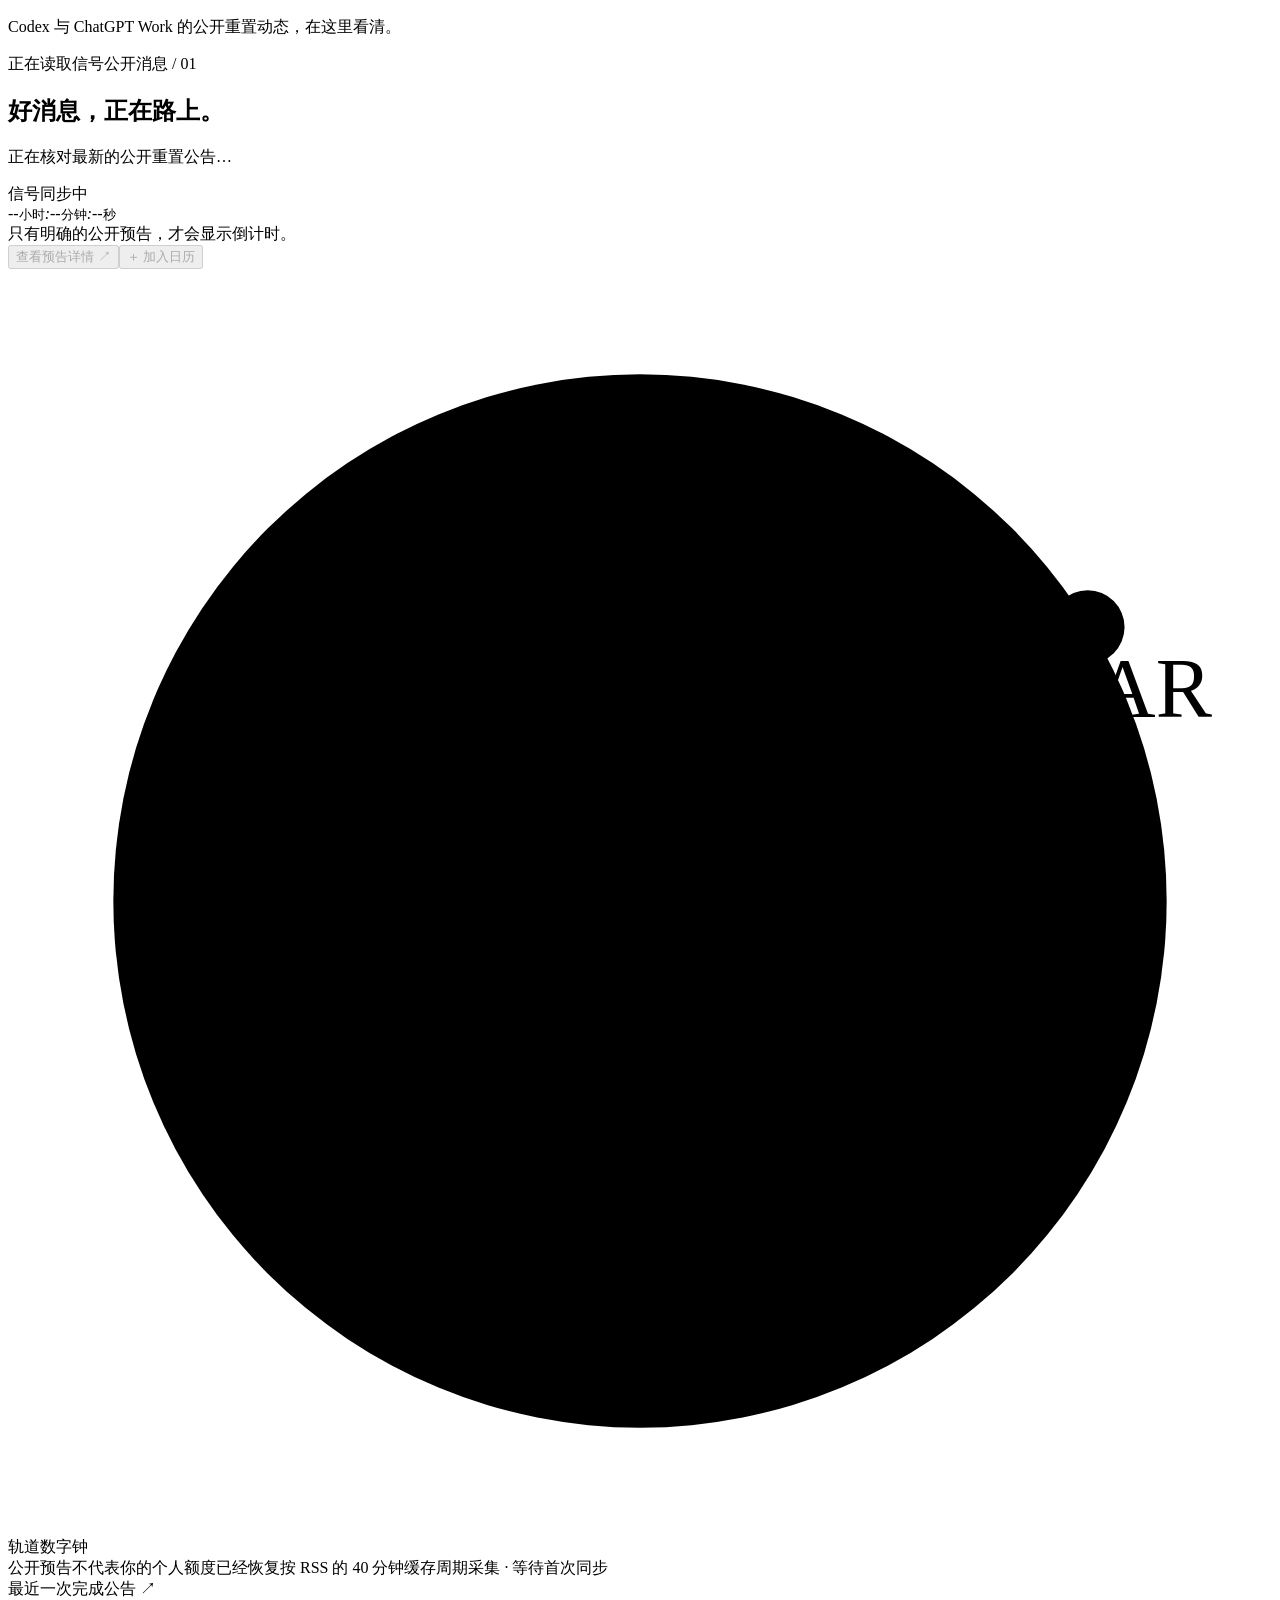
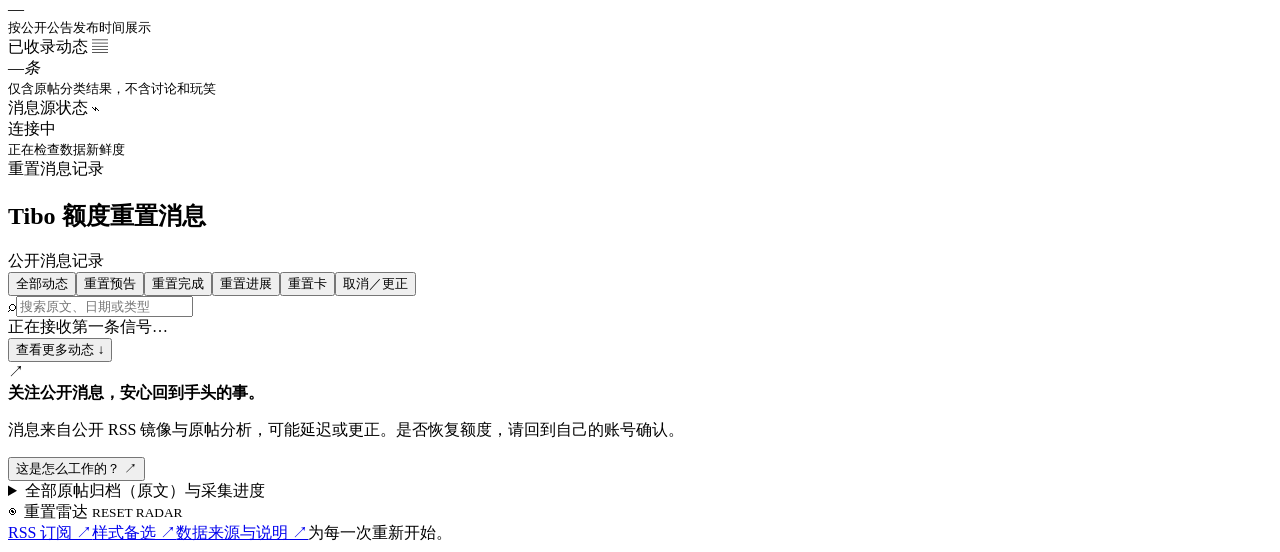
==== commit e78fa891: "Add GitHub repository and issue links to homepage" ====
--- a/public/index.html
+++ b/public/index.html
@@ -18,7 +18,7 @@
   <span class="sidebar-foot">独立工具 · 非 OpenAI 官方产品</span>
 </aside>
 <div class="workspace">
-<header class="topbar"><div class="breadcrumb">观察站 <span>/</span> <b id="page-label">总览</b></div><div class="top-actions"><span class="connection" id="connection"><i></i>正在连接</span><button class="icon-button" id="refresh" aria-label="刷新动态" title="刷新动态">↻</button><button class="button dark small" id="top-subscribe">订阅动态 <span>↗</span></button></div></header>
+<header class="topbar"><div class="breadcrumb">观察站 <span>/</span> <b id="page-label">总览</b></div><nav class="project-links" aria-label="项目与反馈"><a class="project-link" href="https://github.com/chenyi/reset-radar" target="_blank" rel="noopener noreferrer" title="查看 GitHub 仓库（新窗口）"><svg viewBox="0 0 24 24" aria-hidden="true"><path d="M12 .75a11.25 11.25 0 0 0-3.56 21.92c.56.1.77-.24.77-.54v-2.09c-3.13.68-3.79-1.33-3.79-1.33-.51-1.3-1.25-1.65-1.25-1.65-1.02-.7.08-.69.08-.69 1.13.08 1.73 1.16 1.73 1.16 1 1.72 2.63 1.22 3.27.93.1-.73.39-1.22.71-1.5-2.5-.28-5.13-1.25-5.13-5.56 0-1.23.44-2.23 1.16-3.02-.12-.28-.5-1.43.11-2.98 0 0 .95-.3 3.09 1.15a10.76 10.76 0 0 1 5.62 0c2.14-1.45 3.08-1.15 3.08-1.15.62 1.55.23 2.7.12 2.98.72.79 1.15 1.79 1.15 3.02 0 4.32-2.63 5.27-5.14 5.55.4.35.76 1.03.76 2.08v3.1c0 .3.2.65.78.54A11.25 11.25 0 0 0 12 .75Z"/></svg>GitHub <span aria-hidden="true">↗</span></a><a class="project-link" href="https://github.com/chenyi/reset-radar/issues" target="_blank" rel="noopener noreferrer" title="反馈问题与建议（新窗口）">反馈问题 <span aria-hidden="true">↗</span></a></nav><div class="top-actions"><span class="connection" id="connection"><i></i>正在连接</span><button class="icon-button" id="refresh" aria-label="刷新动态" title="刷新动态">↻</button><button class="button dark small" id="top-subscribe">订阅动态 <span>↗</span></button></div></header>
 <main id="overview">
   <section class="page-heading"><div><div class="eyebrow">下一次机会，值得关注。</div><h1>下一次重置，<span>有消息了吗？</span></h1><p>Codex 与 ChatGPT Work 的公开重置动态，在这里看清。</p></div><span class="today" id="today"></span></section>
   <div id="error-banner" class="notice hidden" role="status"></div>
